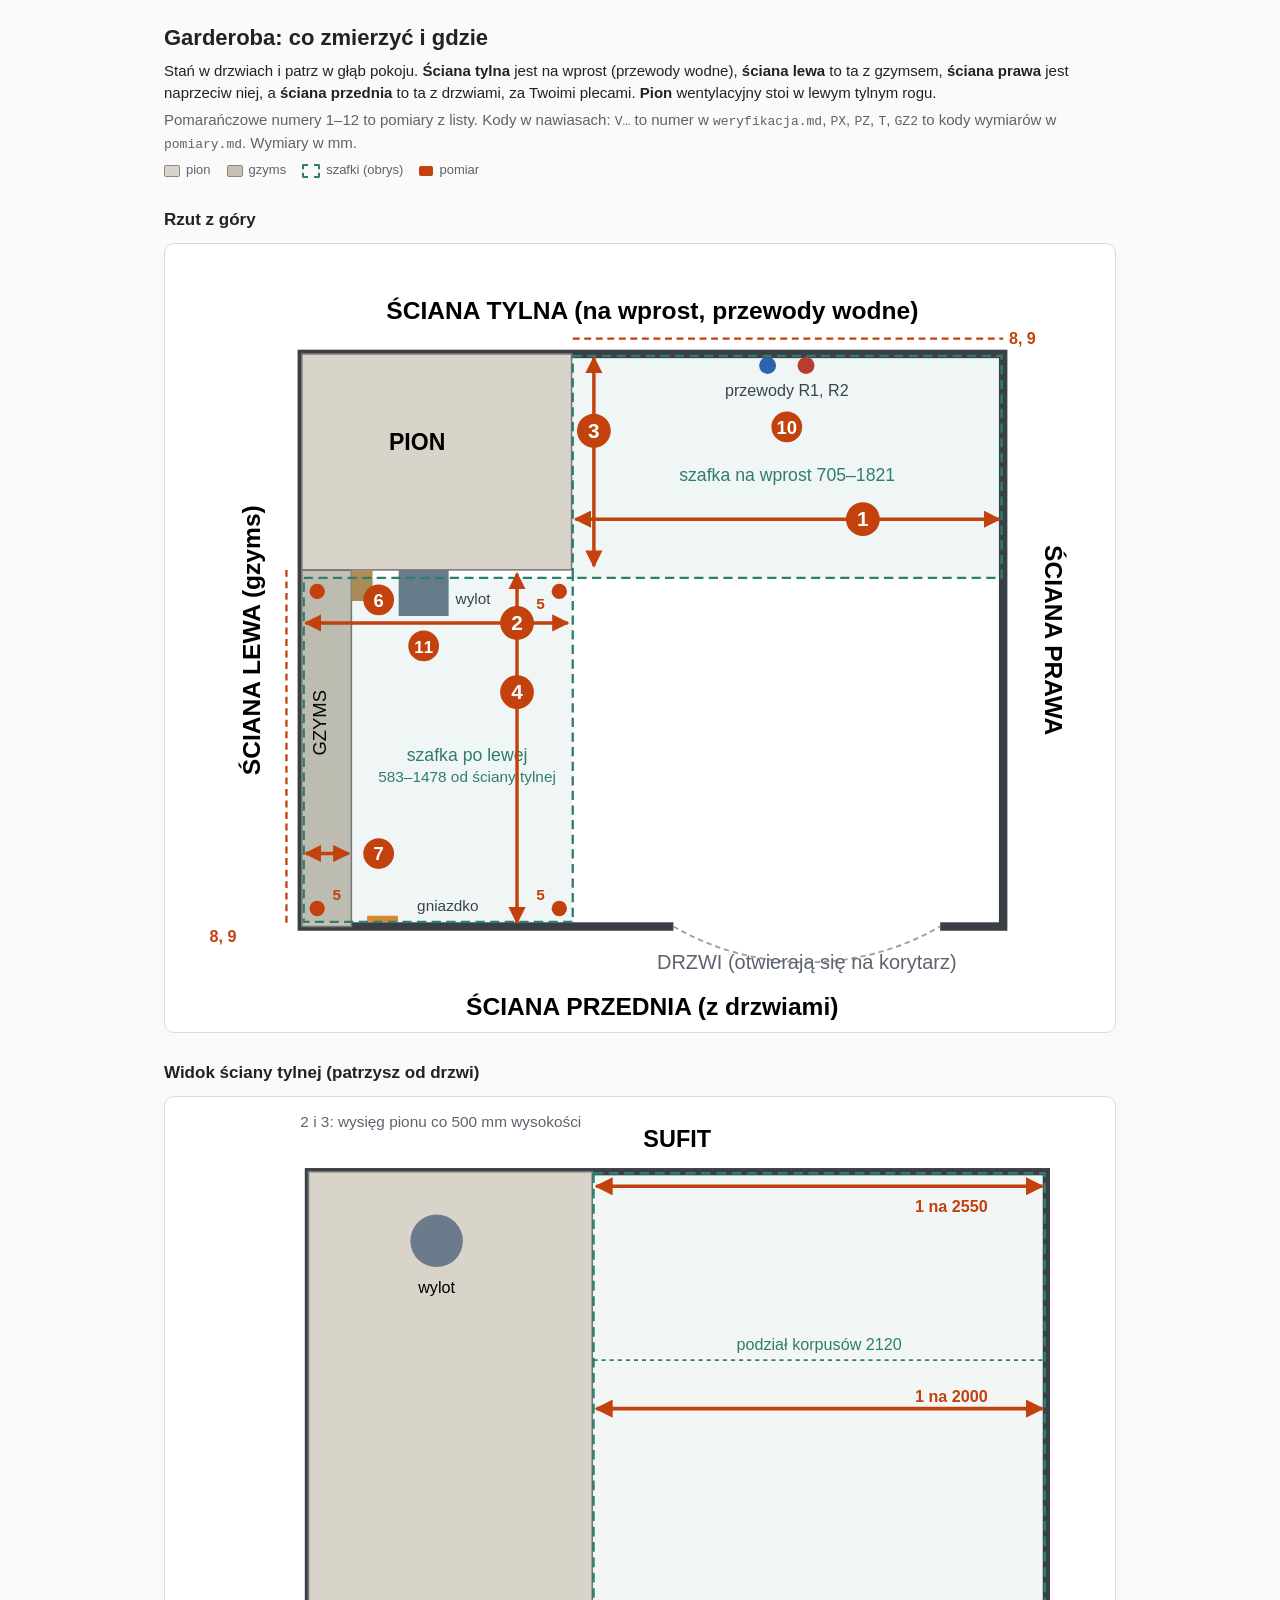
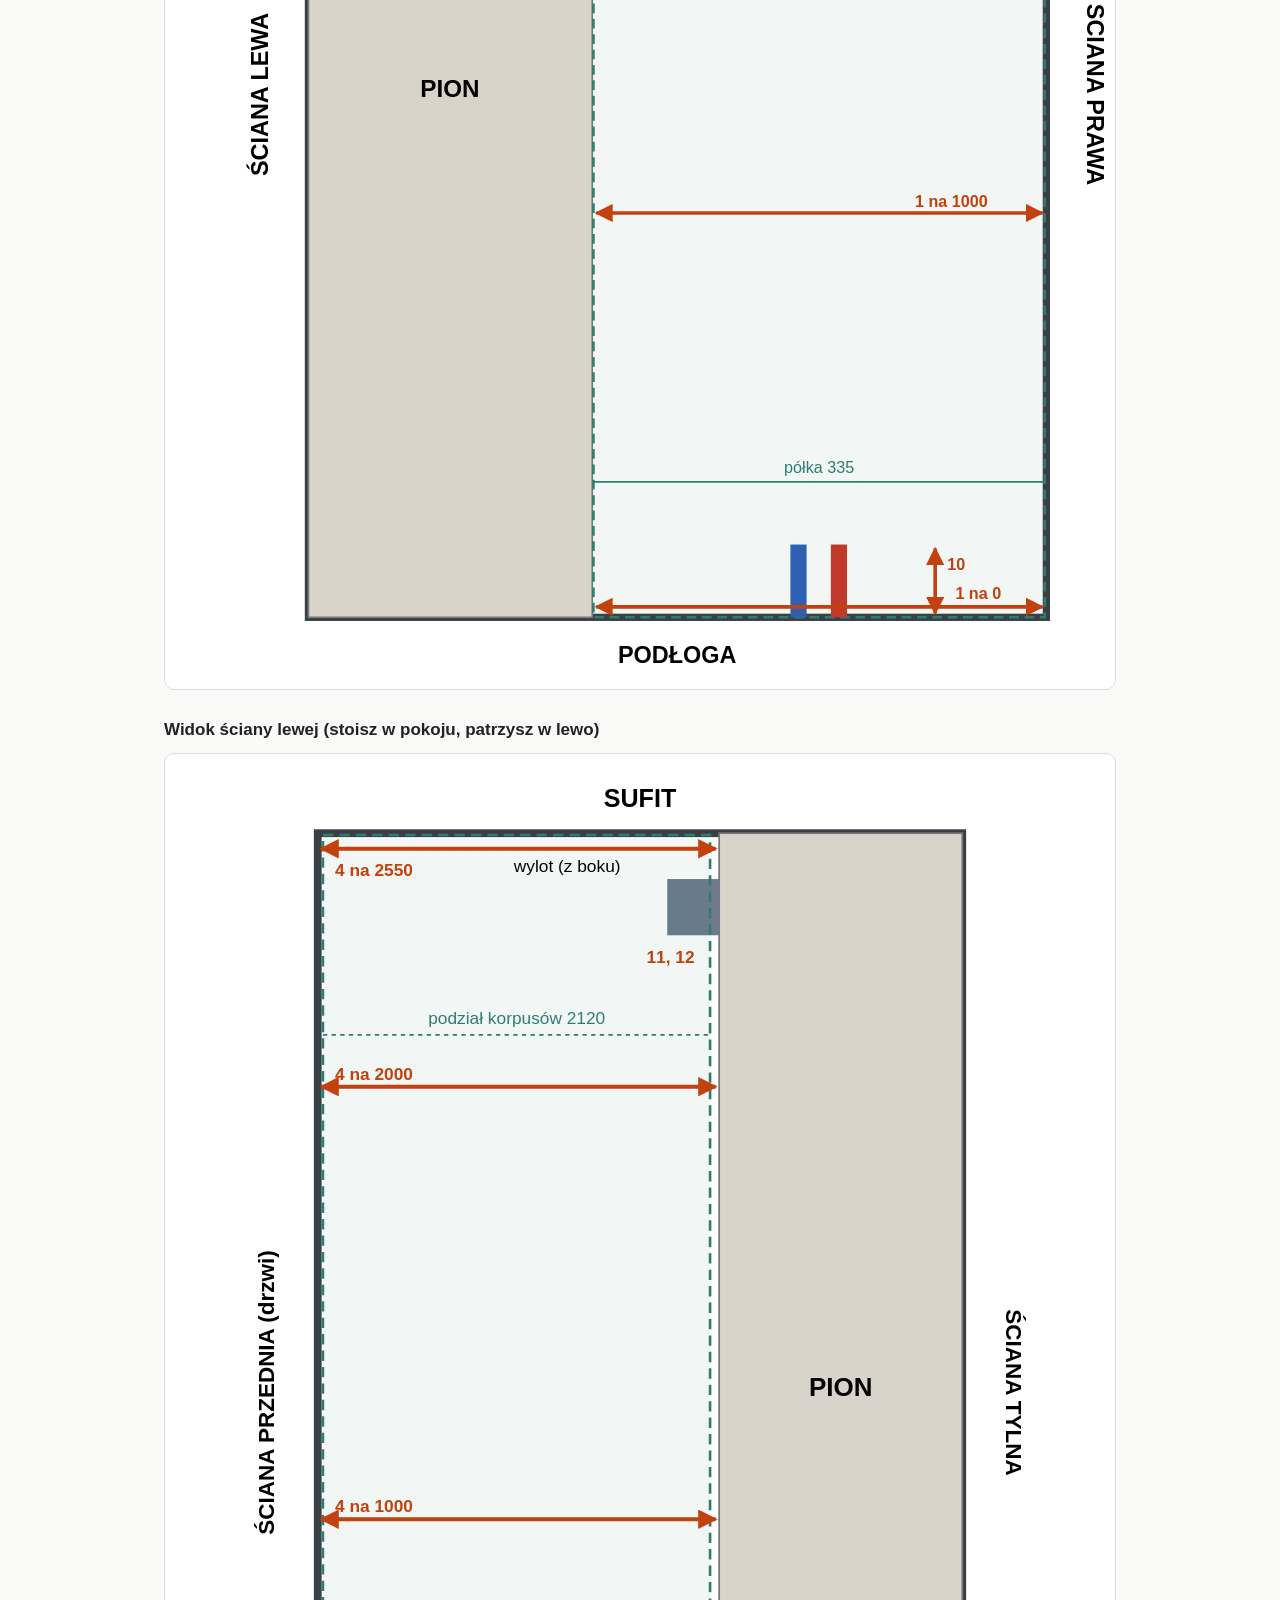
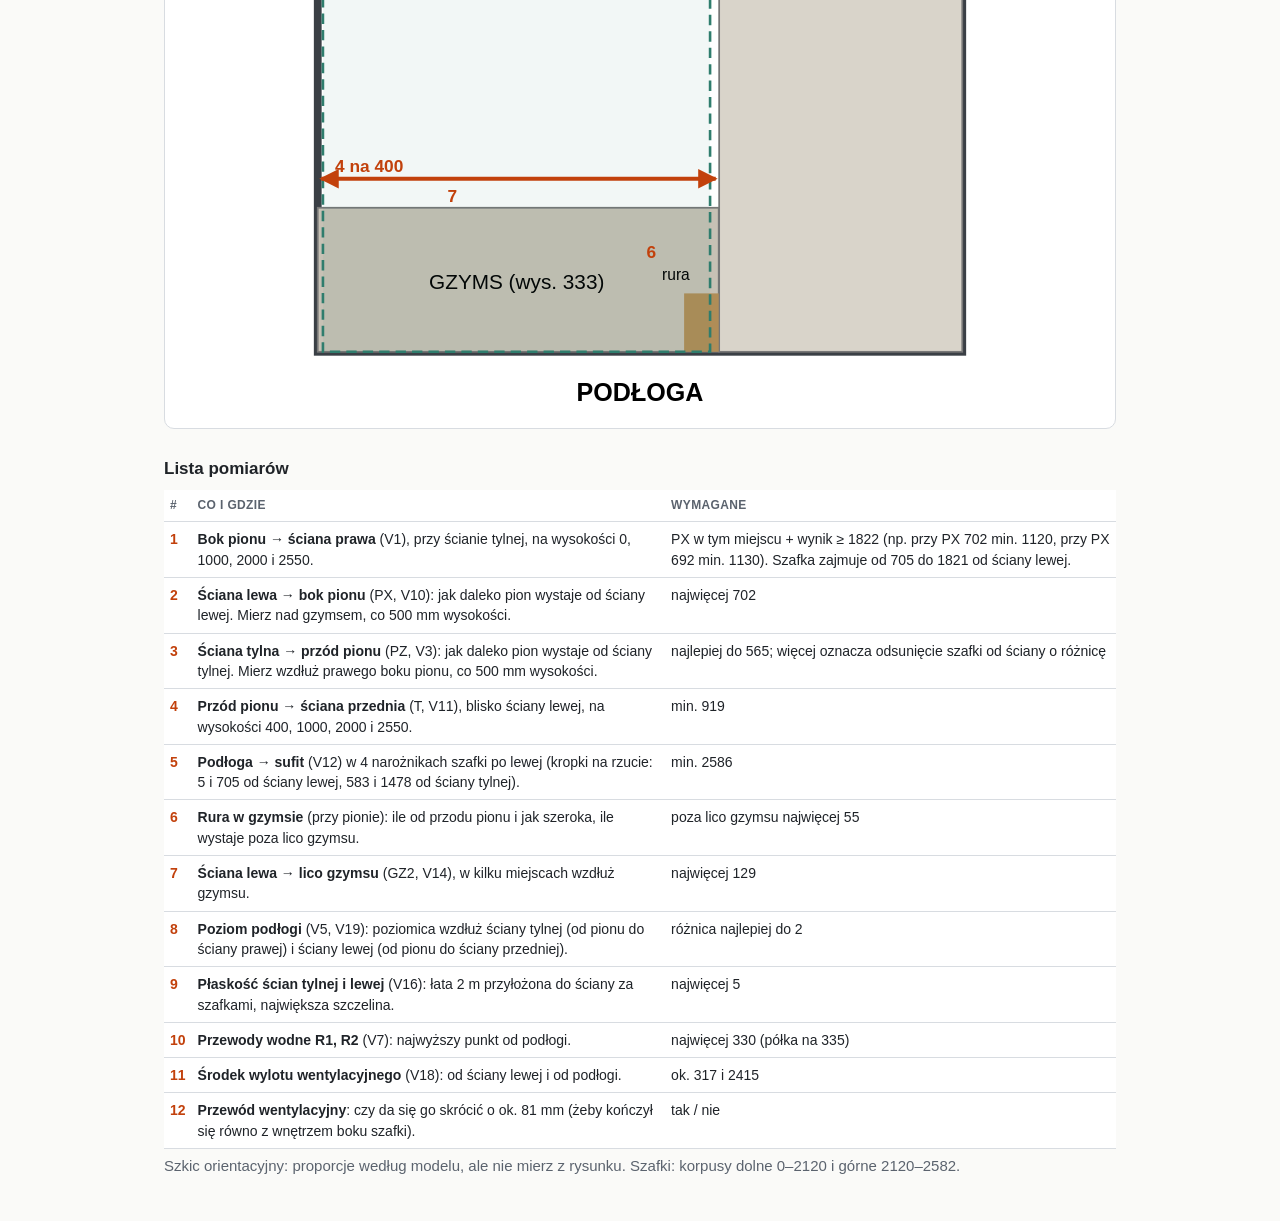
==== garderoba/weryfikacja_szkic.html @ ceb351f7 "Garderoba: rysunek ścian z pomiarami weryfikacyjnymi 1–12 Co-Authored-By: Claude Opus 5.5 <noreply@a" ====
<!DOCTYPE html>
<html lang="pl">
<head>
<meta charset="utf-8">
<meta name="viewport" content="width=device-width, initial-scale=1">
<title>Garderoba: co zmierzyć</title>
<style>
  :root{--ink:#1f2328;--mut:#5b636e;--line:#d8dce1;--wall:#3a3f45;--acc:#c2410c;--cab:#2f7d6d;--bg:#fafaf8}
  *{box-sizing:border-box}
  body{margin:0;font:15px/1.45 -apple-system,BlinkMacSystemFont,"Segoe UI",Helvetica,Arial,sans-serif;color:var(--ink);background:var(--bg)}
  main{max-width:980px;margin:0 auto;padding:18px 14px 40px}
  h1{font-size:22px;margin:4px 0 6px}
  h2{font-size:17px;margin:28px 0 8px}
  p{margin:6px 0}
  .mut{color:var(--mut)}
  .card{background:#fff;border:1px solid var(--line);border-radius:10px;padding:10px;margin:10px 0}
  svg{width:100%;height:auto;display:block}
  table{width:100%;border-collapse:collapse;font-size:14px;background:#fff}
  th,td{border-bottom:1px solid var(--line);padding:7px 6px;text-align:left;vertical-align:top}
  th{font-size:12px;text-transform:uppercase;letter-spacing:.03em;color:var(--mut)}
  td.n{font-weight:700;color:var(--acc);white-space:nowrap}
  .leg{display:flex;flex-wrap:wrap;gap:6px 16px;font-size:13px;color:var(--mut)}
  .leg span::before{content:"";display:inline-block;width:14px;height:10px;margin-right:6px;vertical-align:middle;border-radius:2px}
  .l1::before{background:#d9d4ca;border:1px solid #888}
  .l2::before{background:#c7c1b5;border:1px solid #888}
  .l3::before{border:2px dashed var(--cab)}
  .l4::before{background:var(--acc)}
  code{font-size:13px}
</style>
</head>
<body>
<main>
<h1>Garderoba: co zmierzyć i gdzie</h1>
<p>Stań w drzwiach i patrz w głąb pokoju. <b>Ściana tylna</b> jest na wprost (przewody wodne), <b>ściana lewa</b> to ta z gzymsem,
<b>ściana prawa</b> jest naprzeciw niej, a <b>ściana przednia</b> to ta z drzwiami, za Twoimi plecami. <b>Pion</b> wentylacyjny stoi w lewym tylnym rogu.</p>
<p class="mut">Pomarańczowe numery 1–12 to pomiary z listy. Kody w nawiasach: <code>V…</code> to numer w <code>weryfikacja.md</code>,
<code>PX</code>, <code>PZ</code>, <code>T</code>, <code>GZ2</code> to kody wymiarów w <code>pomiary.md</code>. Wymiary w mm.</p>
<div class="leg"><span class="l1">pion</span><span class="l2">gzyms</span><span class="l3">szafki (obrys)</span><span class="l4">pomiar</span></div>

<h2>Rzut z góry</h2>
<div class="card">
<svg viewBox="-330 -260 2420 2000" font-family="Helvetica, Arial, sans-serif">
  <defs>
    <marker id="a" viewBox="0 0 10 10" refX="9" refY="5" markerWidth="5" markerHeight="5" orient="auto-start-reverse"><path d="M0 0L10 5L0 10z" fill="#c2410c"/></marker>
  </defs>
  <!-- ściany: X 0–1825 (lewa→prawa), Z 0–1490 (tylna→przednia, w dół rysunku) -->
  <rect x="0" y="0" width="1825" height="1490" fill="#fff" stroke="#3a3f45" stroke-width="22"/>
  <rect x="967" y="1478" width="694" height="24" fill="#fff"/>
  <path d="M967 1490 A694 694 0 0 0 1661 1490" fill="none" stroke="#9aa1a9" stroke-width="5" stroke-dasharray="14 10" transform="translate(0,0)"/>
  <text x="1314" y="1600" font-size="52" text-anchor="middle" fill="#5b636e">DRZWI (otwierają się na korytarz)</text>
  <!-- nazwy ścian -->
  <text x="912" y="-90" font-size="64" font-weight="700" text-anchor="middle">ŚCIANA TYLNA (na wprost, przewody wodne)</text>
  <text x="912" y="1720" font-size="64" font-weight="700" text-anchor="middle">ŚCIANA PRZEDNIA (z drzwiami)</text>
  <text x="-110" y="745" font-size="64" font-weight="700" text-anchor="middle" transform="rotate(-90 -110 745)">ŚCIANA LEWA (gzyms)</text>
  <text x="1935" y="745" font-size="64" font-weight="700" text-anchor="middle" transform="rotate(90 1935 745)">ŚCIANA PRAWA</text>
  <!-- pion, gzyms, rura, wylot -->
  <rect x="0" y="0" width="702" height="562" fill="#d9d4ca" stroke="#777" stroke-width="4"/>
  <text x="300" y="250" font-size="60" font-weight="700" text-anchor="middle">PION</text>
  <rect x="0" y="563" width="129" height="927" fill="#c7c1b5" stroke="#777" stroke-width="4"/>
  <text x="64" y="960" font-size="48" text-anchor="middle" transform="rotate(-90 64 960)">GZYMS</text>
  <rect x="129" y="563" width="55" height="80" fill="#b08d57"/>
  <rect x="252" y="562" width="130" height="120" fill="#6b7b8c"/>
  <text x="400" y="650" font-size="40" fill="#3a3f45">wylot</text>
  <!-- przewody wodne -->
  <circle cx="1312" cy="30" r="22" fill="#c0392b"/><circle cx="1212" cy="30" r="22" fill="#2e5fb3"/>
  <text x="1262" y="110" font-size="42" text-anchor="middle" fill="#3a3f45">przewody R1, R2</text>
  <!-- gniazdko -->
  <rect x="170" y="1462" width="80" height="16" fill="#e58a2b"/>
  <text x="300" y="1450" font-size="40" fill="#3a3f45">gniazdko</text>
  <!-- szafki -->
  <rect x="705" y="5" width="1116" height="578" fill="rgba(47,125,109,.07)" stroke="#2f7d6d" stroke-width="6" stroke-dasharray="24 14"/>
  <text x="1263" y="330" font-size="46" text-anchor="middle" fill="#2f7d6d">szafka na wprost 705–1821</text>
  <rect x="5" y="583" width="700" height="895" fill="rgba(47,125,109,.07)" stroke="#2f7d6d" stroke-width="6" stroke-dasharray="24 14"/>
  <text x="430" y="1060" font-size="46" text-anchor="middle" fill="#2f7d6d">szafka po lewej</text>
  <text x="430" y="1115" font-size="40" text-anchor="middle" fill="#2f7d6d">583–1478 od ściany tylnej</text>

  <g stroke="#c2410c" stroke-width="9" fill="none" marker-start="url(#a)" marker-end="url(#a)">
    <line x1="712" y1="430" x2="1815" y2="430"/>   <!-- 1 -->
    <line x1="10" y1="700" x2="692" y2="700"/>     <!-- 2 -->
    <line x1="760" y1="10" x2="760" y2="552"/>     <!-- 3 -->
    <line x1="560" y1="572" x2="560" y2="1480"/>   <!-- 4 -->
    <line x1="10" y1="1300" x2="122" y2="1300"/>   <!-- 7 -->
  </g>
  <g font-size="54" font-weight="700" fill="#fff">
    <circle cx="1460" cy="430" r="44" fill="#c2410c"/><text x="1460" y="449" text-anchor="middle">1</text>
    <circle cx="560" cy="700" r="44" fill="#c2410c"/><text x="560" y="719" text-anchor="middle">2</text>
    <circle cx="760" cy="200" r="44" fill="#c2410c"/><text x="760" y="219" text-anchor="middle">3</text>
    <circle cx="560" cy="880" r="44" fill="#c2410c"/><text x="560" y="899" text-anchor="middle">4</text>
    <circle cx="200" cy="640" r="40" fill="#c2410c"/><text x="200" y="658" text-anchor="middle" font-size="48">6</text>
    <circle cx="200" cy="1300" r="40" fill="#c2410c"/><text x="200" y="1318" text-anchor="middle" font-size="48">7</text>
    <circle cx="1262" cy="190" r="40" fill="#c2410c"/><text x="1262" y="208" text-anchor="middle" font-size="48">10</text>
    <circle cx="317" cy="760" r="40" fill="#c2410c"/><text x="317" y="778" text-anchor="middle" font-size="44">11</text>
  </g>
  <!-- 5: sufit w 4 narożnikach szafki po lewej -->
  <g fill="#c2410c">
    <circle cx="40" cy="618" r="20"/><circle cx="670" cy="618" r="20"/><circle cx="40" cy="1443" r="20"/><circle cx="670" cy="1443" r="20"/>
  </g>
  <g font-size="40" font-weight="700" fill="#c2410c"><text x="610" y="1420">5</text><text x="80" y="1420">5</text><text x="610" y="665">5</text></g>
  <!-- 8, 9: wzdłuż ścian tylnej i lewej -->
  <line x1="705" y1="-40" x2="1825" y2="-40" stroke="#c2410c" stroke-width="6" stroke-dasharray="18 12"/>
  <line x1="-40" y1="562" x2="-40" y2="1490" stroke="#c2410c" stroke-width="6" stroke-dasharray="18 12"/>
  <text x="1840" y="-25" font-size="42" font-weight="700" fill="#c2410c">8, 9</text>
  <text x="-240" y="1530" font-size="42" font-weight="700" fill="#c2410c">8, 9</text>
</svg>
</div>

<h2>Widok ściany tylnej (patrzysz od drzwi)</h2>
<div class="card">
<svg viewBox="-330 -160 2300 2900" font-family="Helvetica, Arial, sans-serif">
  <defs><marker id="b" viewBox="0 0 10 10" refX="9" refY="5" markerWidth="5" markerHeight="5" orient="auto-start-reverse"><path d="M0 0L10 5L0 10z" fill="#c2410c"/></marker></defs>
  <!-- y rysunku = 2586 − wysokość -->
  <rect x="0" y="0" width="1825" height="2586" fill="#fff" stroke="#3a3f45" stroke-width="18"/>
  <text x="912" y="-60" font-size="58" font-weight="700" text-anchor="middle">SUFIT</text>
  <text x="912" y="2700" font-size="58" font-weight="700" text-anchor="middle">PODŁOGA</text>
  <text x="-100" y="1293" font-size="58" font-weight="700" text-anchor="middle" transform="rotate(-90 -100 1293)">ŚCIANA LEWA</text>
  <text x="1925" y="1293" font-size="58" font-weight="700" text-anchor="middle" transform="rotate(90 1925 1293)">ŚCIANA PRAWA</text>
  <rect x="0" y="0" width="702" height="2586" fill="#d9d4ca" stroke="#777" stroke-width="4"/>
  <text x="350" y="1300" font-size="60" font-weight="700" text-anchor="middle">PION</text>
  <rect x="252" y="106" width="130" height="130" rx="65" fill="#6b7b8c"/>
  <text x="317" y="300" font-size="40" text-anchor="middle">wylot</text>
  <rect x="705" y="4" width="1116" height="2582" fill="rgba(47,125,109,.06)" stroke="#2f7d6d" stroke-width="6" stroke-dasharray="24 14"/>
  <line x1="705" y1="466" x2="1821" y2="466" stroke="#2f7d6d" stroke-width="4" stroke-dasharray="10 10"/>
  <text x="1263" y="440" font-size="40" text-anchor="middle" fill="#2f7d6d">podział korpusów 2120</text>
  <line x1="705" y1="2251" x2="1821" y2="2251" stroke="#2f7d6d" stroke-width="4"/>
  <text x="1263" y="2230" font-size="40" text-anchor="middle" fill="#2f7d6d">półka 335</text>
  <rect x="1192" y="2406" width="40" height="180" fill="#2e5fb3"/><rect x="1292" y="2406" width="40" height="180" fill="#c0392b"/>
  <g stroke="#c2410c" stroke-width="9" fill="none" marker-start="url(#b)" marker-end="url(#b)">
    <line x1="712" y1="2560" x2="1815" y2="2560"/>
    <line x1="712" y1="1586" x2="1815" y2="1586"/>
    <line x1="712" y1="586" x2="1815" y2="586"/>
    <line x1="712" y1="36" x2="1815" y2="36"/>
    <line x1="1550" y1="2576" x2="1550" y2="2416"/>
  </g>
  <g font-size="40" fill="#c2410c" font-weight="700">
    <text x="1600" y="2540">1 na 0</text><text x="1500" y="1570">1 na 1000</text><text x="1500" y="570">1 na 2000</text><text x="1500" y="100">1 na 2550</text>
    <text x="1580" y="2470">10</text>
  </g>
  <text x="-20" y="-110" font-size="38" fill="#5b636e">2 i 3: wysięg pionu co 500 mm wysokości</text>
</svg>
</div>

<h2>Widok ściany lewej (stoisz w pokoju, patrzysz w lewo)</h2>
<div class="card">
<svg viewBox="-330 -160 2150 2900" font-family="Helvetica, Arial, sans-serif">
  <defs><marker id="c" viewBox="0 0 10 10" refX="9" refY="5" markerWidth="5" markerHeight="5" orient="auto-start-reverse"><path d="M0 0L10 5L0 10z" fill="#c2410c"/></marker></defs>
  <!-- poziomo: od ściany przedniej (lewo, Z 1490) do ściany tylnej (prawo, Z 0); x = 1490 − Z -->
  <rect x="0" y="0" width="1490" height="2586" fill="#fff" stroke="#3a3f45" stroke-width="18"/>
  <text x="745" y="-60" font-size="58" font-weight="700" text-anchor="middle">SUFIT</text>
  <text x="745" y="2700" font-size="58" font-weight="700" text-anchor="middle">PODŁOGA</text>
  <text x="-100" y="1293" font-size="52" font-weight="700" text-anchor="middle" transform="rotate(-90 -100 1293)">ŚCIANA PRZEDNIA (drzwi)</text>
  <text x="1590" y="1293" font-size="52" font-weight="700" text-anchor="middle" transform="rotate(90 1590 1293)">ŚCIANA TYLNA</text>
  <rect x="928" y="0" width="562" height="2586" fill="#d9d4ca" stroke="#777" stroke-width="4"/>
  <text x="1209" y="1300" font-size="60" font-weight="700" text-anchor="middle">PION</text>
  <rect x="808" y="106" width="120" height="130" fill="#6b7b8c"/>
  <text x="700" y="90" font-size="40" text-anchor="end">wylot (z boku)</text>
  <rect x="0" y="2253" width="927" height="333" fill="#c7c1b5" stroke="#777" stroke-width="4"/>
  <text x="460" y="2440" font-size="48" text-anchor="middle">GZYMS (wys. 333)</text>
  <rect x="847" y="2451" width="80" height="135" fill="#b08d57"/>
  <text x="860" y="2420" font-size="36" text-anchor="end">rura</text>
  <rect x="12" y="4" width="895" height="2582" fill="rgba(47,125,109,.06)" stroke="#2f7d6d" stroke-width="6" stroke-dasharray="24 14"/>
  <line x1="12" y1="466" x2="907" y2="466" stroke="#2f7d6d" stroke-width="4" stroke-dasharray="10 10"/>
  <text x="460" y="440" font-size="40" text-anchor="middle" fill="#2f7d6d">podział korpusów 2120</text>
  <g stroke="#c2410c" stroke-width="9" fill="none" marker-start="url(#c)" marker-end="url(#c)">
    <line x1="8" y1="2186" x2="920" y2="2186"/>
    <line x1="8" y1="1586" x2="920" y2="1586"/>
    <line x1="8" y1="586" x2="920" y2="586"/>
    <line x1="8" y1="36" x2="920" y2="36"/>
  </g>
  <g font-size="40" fill="#c2410c" font-weight="700">
    <text x="40" y="2170">4 na 400</text><text x="40" y="1570">4 na 1000</text><text x="40" y="570">4 na 2000</text><text x="40" y="100">4 na 2550</text>
    <text x="760" y="300">11, 12</text><text x="760" y="2370">6</text><text x="300" y="2240">7</text>
  </g>
</svg>
</div>

<h2>Lista pomiarów</h2>
<table>
<thead><tr><th>#</th><th>Co i gdzie</th><th>Wymagane</th></tr></thead>
<tbody>
<tr><td class="n">1</td><td><b>Bok pionu → ściana prawa</b> (V1), przy ścianie tylnej, na wysokości 0, 1000, 2000 i 2550.</td><td>PX w tym miejscu + wynik ≥ 1822 (np. przy PX 702 min. 1120, przy PX 692 min. 1130). Szafka zajmuje od 705 do 1821 od ściany lewej.</td></tr>
<tr><td class="n">2</td><td><b>Ściana lewa → bok pionu</b> (PX, V10): jak daleko pion wystaje od ściany lewej. Mierz nad gzymsem, co 500 mm wysokości.</td><td>najwięcej 702</td></tr>
<tr><td class="n">3</td><td><b>Ściana tylna → przód pionu</b> (PZ, V3): jak daleko pion wystaje od ściany tylnej. Mierz wzdłuż prawego boku pionu, co 500 mm wysokości.</td><td>najlepiej do 565; więcej oznacza odsunięcie szafki od ściany o różnicę</td></tr>
<tr><td class="n">4</td><td><b>Przód pionu → ściana przednia</b> (T, V11), blisko ściany lewej, na wysokości 400, 1000, 2000 i 2550.</td><td>min. 919</td></tr>
<tr><td class="n">5</td><td><b>Podłoga → sufit</b> (V12) w 4 narożnikach szafki po lewej (kropki na rzucie: 5 i 705 od ściany lewej, 583 i 1478 od ściany tylnej).</td><td>min. 2586</td></tr>
<tr><td class="n">6</td><td><b>Rura w gzymsie</b> (przy pionie): ile od przodu pionu i jak szeroka, ile wystaje poza lico gzymsu.</td><td>poza lico gzymsu najwięcej 55</td></tr>
<tr><td class="n">7</td><td><b>Ściana lewa → lico gzymsu</b> (GZ2, V14), w kilku miejscach wzdłuż gzymsu.</td><td>najwięcej 129</td></tr>
<tr><td class="n">8</td><td><b>Poziom podłogi</b> (V5, V19): poziomica wzdłuż ściany tylnej (od pionu do ściany prawej) i ściany lewej (od pionu do ściany przedniej).</td><td>różnica najlepiej do 2</td></tr>
<tr><td class="n">9</td><td><b>Płaskość ścian tylnej i lewej</b> (V16): łata 2 m przyłożona do ściany za szafkami, największa szczelina.</td><td>najwięcej 5</td></tr>
<tr><td class="n">10</td><td><b>Przewody wodne R1, R2</b> (V7): najwyższy punkt od podłogi.</td><td>najwięcej 330 (półka na 335)</td></tr>
<tr><td class="n">11</td><td><b>Środek wylotu wentylacyjnego</b> (V18): od ściany lewej i od podłogi.</td><td>ok. 317 i 2415</td></tr>
<tr><td class="n">12</td><td><b>Przewód wentylacyjny</b>: czy da się go skrócić o ok. 81 mm (żeby kończył się równo z wnętrzem boku szafki).</td><td>tak / nie</td></tr>
</tbody>
</table>
<p class="mut">Szkic orientacyjny: proporcje według modelu, ale nie mierz z rysunku. Szafki: korpusy dolne 0–2120 i górne 2120–2582.</p>
</main>
</body>
</html>
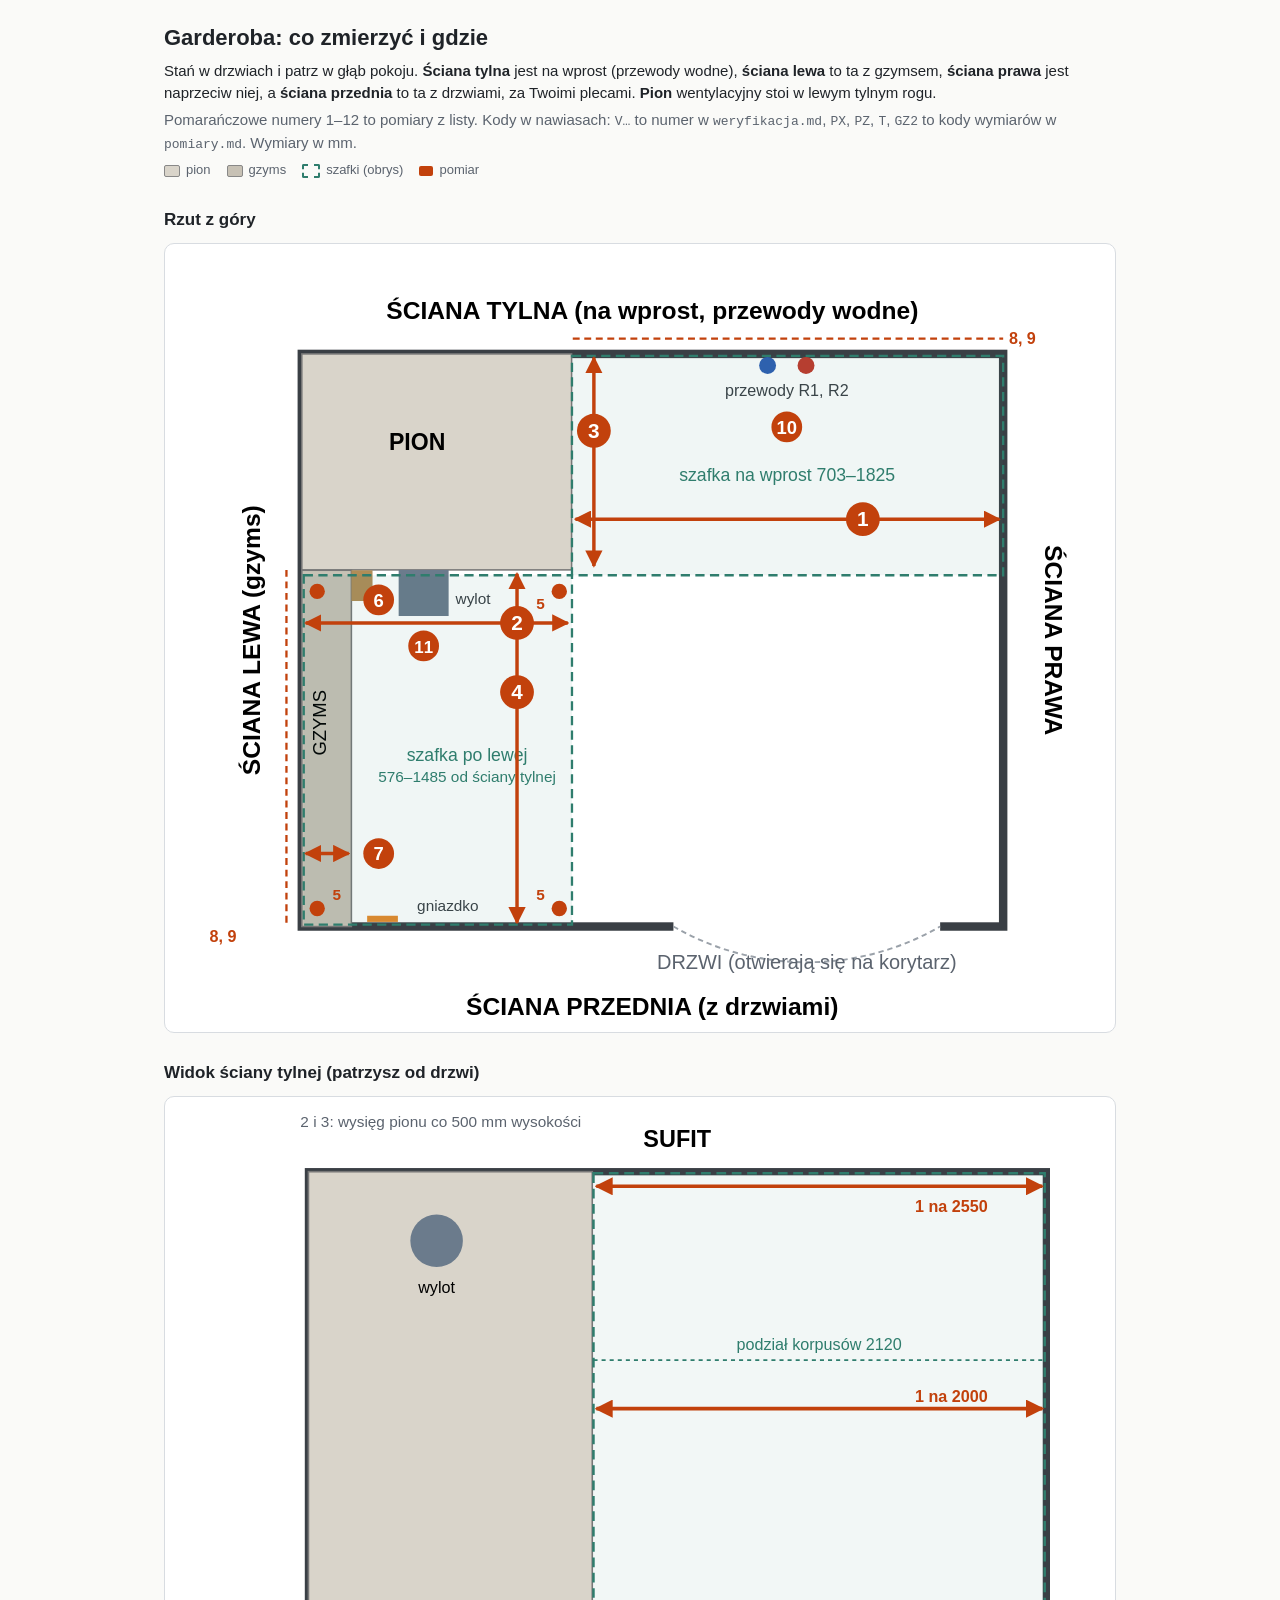
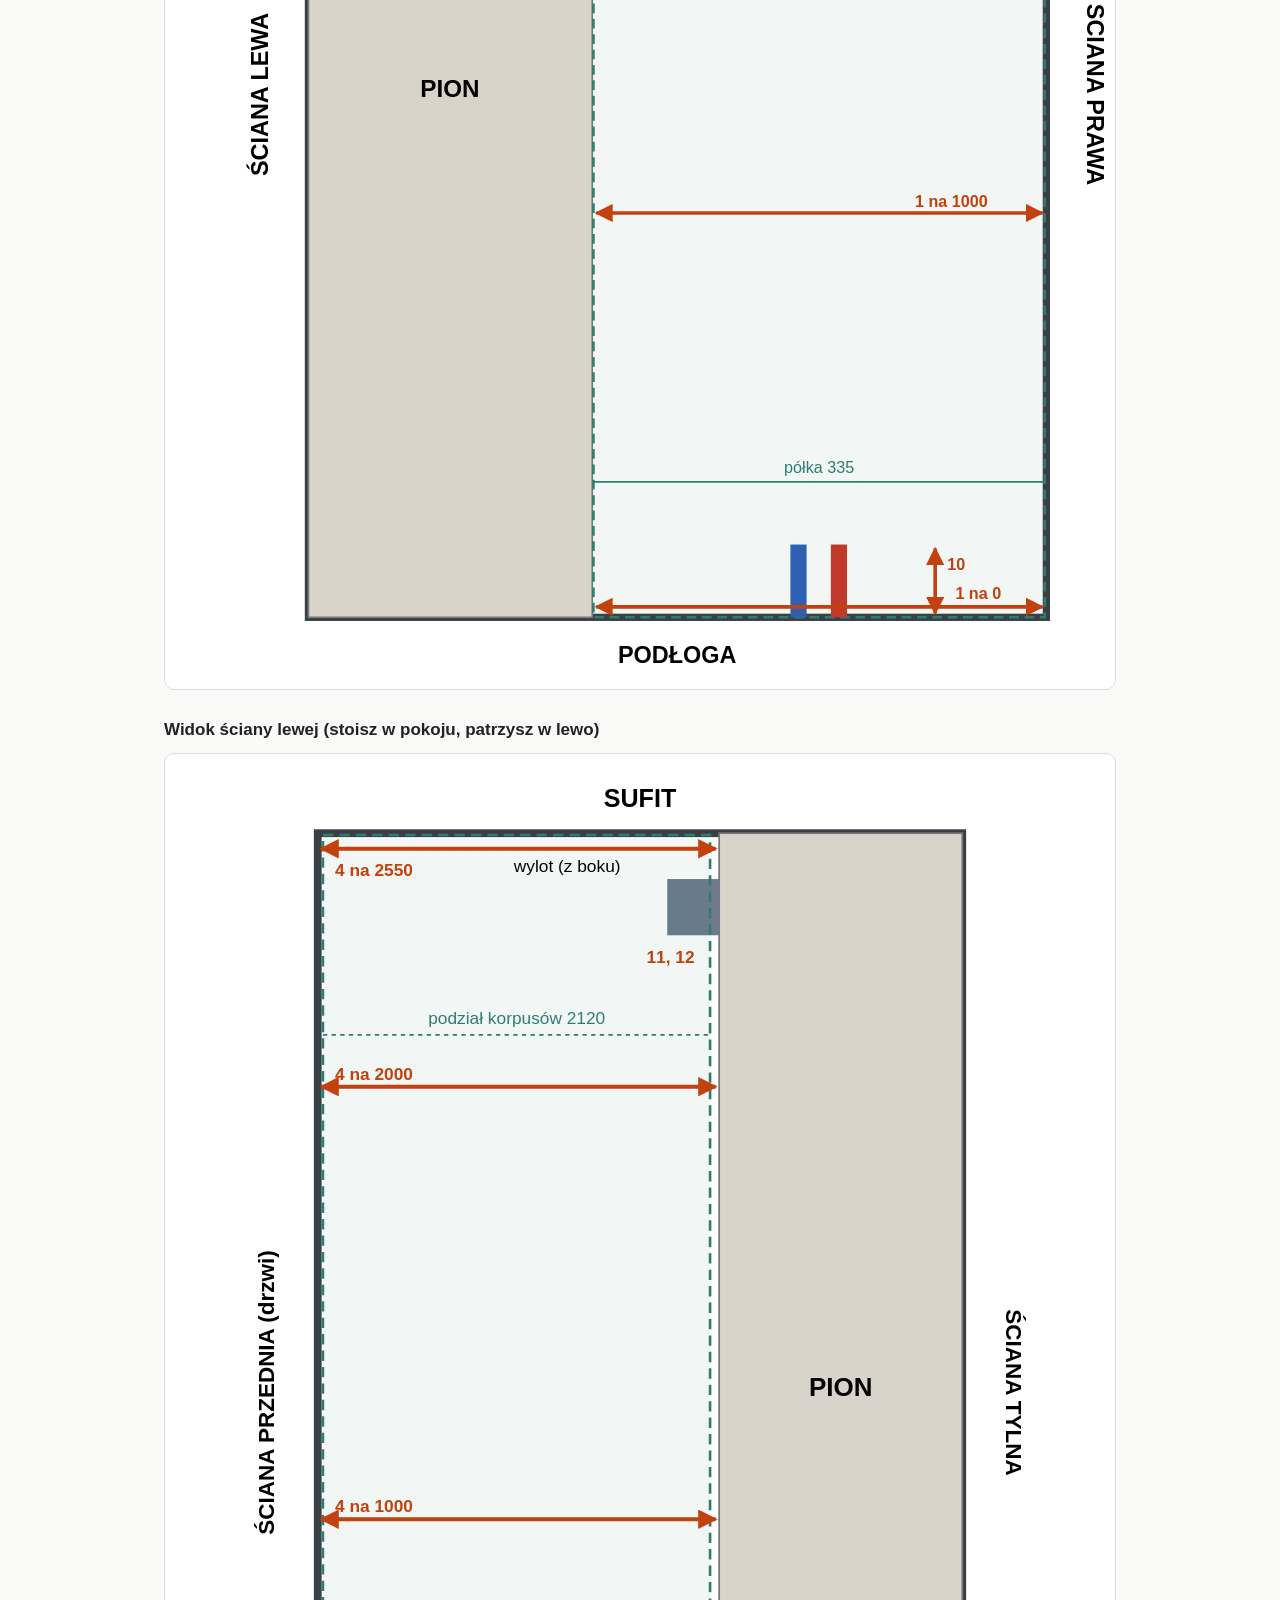
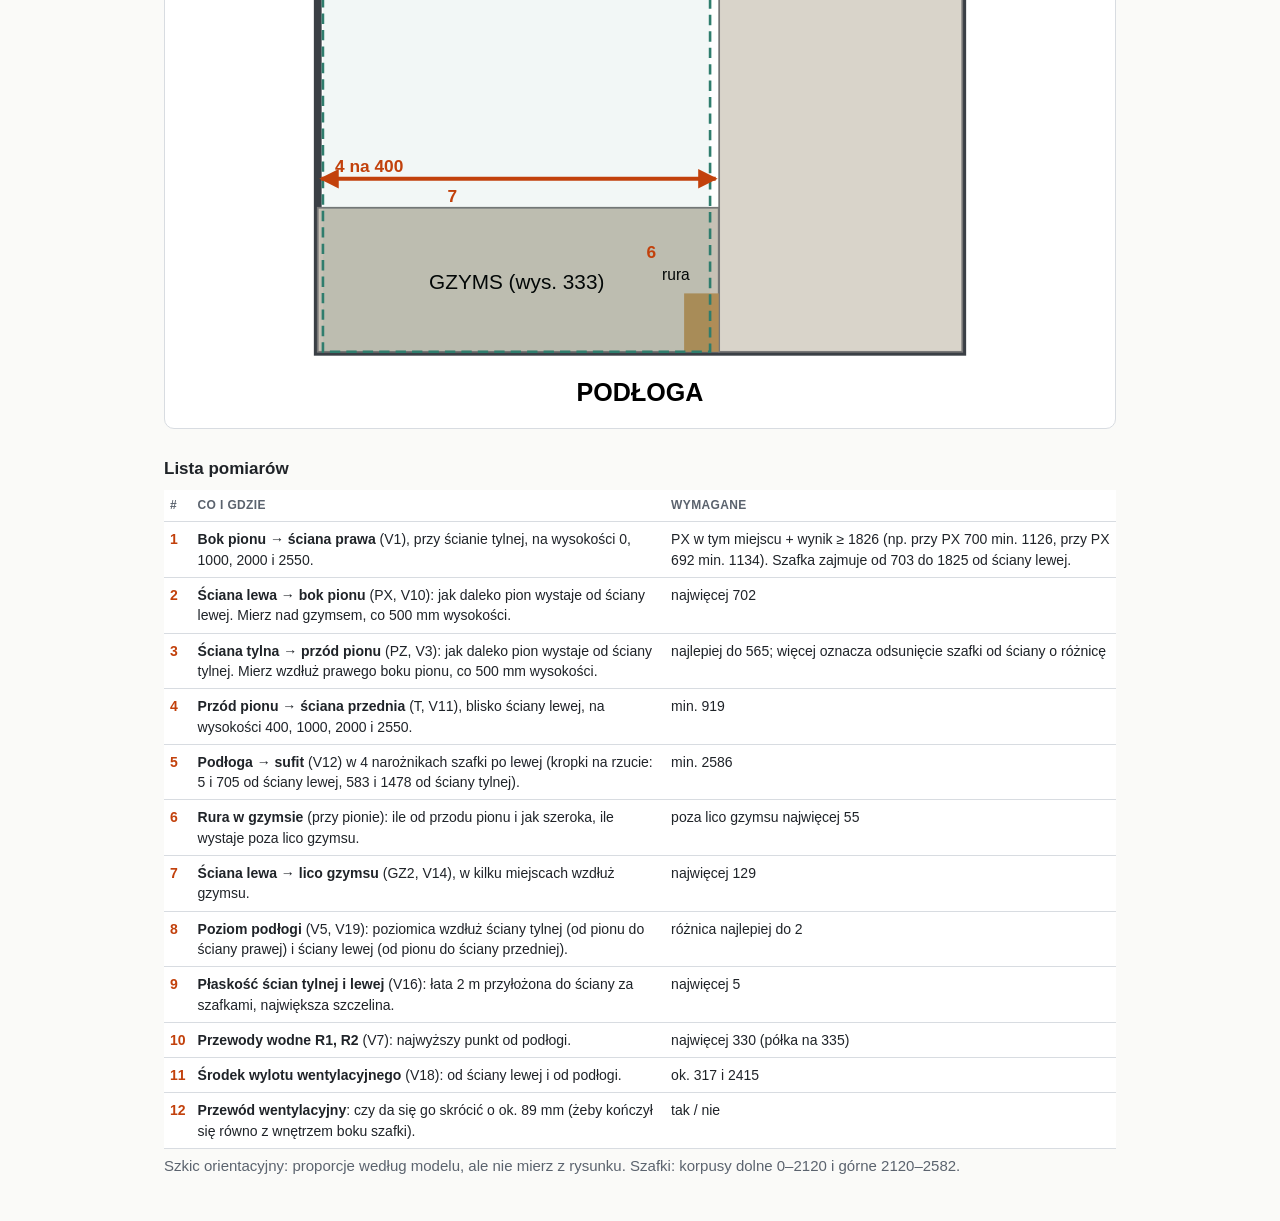
==== commit 81167dfb: "Garderoba: wymiary z pomiarów weryfikacyjnych, narożnik bez zbędnych 18 mm - pomiary.md: PXM 700, PZ" ====
--- a/garderoba/weryfikacja_szkic.html
+++ b/garderoba/weryfikacja_szkic.html
@@ -68,11 +68,11 @@
   <rect x="170" y="1462" width="80" height="16" fill="#e58a2b"/>
   <text x="300" y="1450" font-size="40" fill="#3a3f45">gniazdko</text>
   <!-- szafki -->
-  <rect x="705" y="5" width="1116" height="578" fill="rgba(47,125,109,.07)" stroke="#2f7d6d" stroke-width="6" stroke-dasharray="24 14"/>
-  <text x="1263" y="330" font-size="46" text-anchor="middle" fill="#2f7d6d">szafka na wprost 705–1821</text>
-  <rect x="5" y="583" width="700" height="895" fill="rgba(47,125,109,.07)" stroke="#2f7d6d" stroke-width="6" stroke-dasharray="24 14"/>
+  <rect x="703" y="5" width="1122" height="571" fill="rgba(47,125,109,.07)" stroke="#2f7d6d" stroke-width="6" stroke-dasharray="24 14"/>
+  <text x="1263" y="330" font-size="46" text-anchor="middle" fill="#2f7d6d">szafka na wprost 703–1825</text>
+  <rect x="5" y="576" width="698" height="909" fill="rgba(47,125,109,.07)" stroke="#2f7d6d" stroke-width="6" stroke-dasharray="24 14"/>
   <text x="430" y="1060" font-size="46" text-anchor="middle" fill="#2f7d6d">szafka po lewej</text>
-  <text x="430" y="1115" font-size="40" text-anchor="middle" fill="#2f7d6d">583–1478 od ściany tylnej</text>
+  <text x="430" y="1115" font-size="40" text-anchor="middle" fill="#2f7d6d">576–1485 od ściany tylnej</text>
 
   <g stroke="#c2410c" stroke-width="9" fill="none" marker-start="url(#a)" marker-end="url(#a)">
     <line x1="712" y1="430" x2="1815" y2="430"/>   <!-- 1 -->
@@ -177,7 +177,7 @@
 <table>
 <thead><tr><th>#</th><th>Co i gdzie</th><th>Wymagane</th></tr></thead>
 <tbody>
-<tr><td class="n">1</td><td><b>Bok pionu → ściana prawa</b> (V1), przy ścianie tylnej, na wysokości 0, 1000, 2000 i 2550.</td><td>PX w tym miejscu + wynik ≥ 1822 (np. przy PX 702 min. 1120, przy PX 692 min. 1130). Szafka zajmuje od 705 do 1821 od ściany lewej.</td></tr>
+<tr><td class="n">1</td><td><b>Bok pionu → ściana prawa</b> (V1), przy ścianie tylnej, na wysokości 0, 1000, 2000 i 2550.</td><td>PX w tym miejscu + wynik ≥ 1826 (np. przy PX 700 min. 1126, przy PX 692 min. 1134). Szafka zajmuje od 703 do 1825 od ściany lewej.</td></tr>
 <tr><td class="n">2</td><td><b>Ściana lewa → bok pionu</b> (PX, V10): jak daleko pion wystaje od ściany lewej. Mierz nad gzymsem, co 500 mm wysokości.</td><td>najwięcej 702</td></tr>
 <tr><td class="n">3</td><td><b>Ściana tylna → przód pionu</b> (PZ, V3): jak daleko pion wystaje od ściany tylnej. Mierz wzdłuż prawego boku pionu, co 500 mm wysokości.</td><td>najlepiej do 565; więcej oznacza odsunięcie szafki od ściany o różnicę</td></tr>
 <tr><td class="n">4</td><td><b>Przód pionu → ściana przednia</b> (T, V11), blisko ściany lewej, na wysokości 400, 1000, 2000 i 2550.</td><td>min. 919</td></tr>
@@ -188,7 +188,7 @@
 <tr><td class="n">9</td><td><b>Płaskość ścian tylnej i lewej</b> (V16): łata 2 m przyłożona do ściany za szafkami, największa szczelina.</td><td>najwięcej 5</td></tr>
 <tr><td class="n">10</td><td><b>Przewody wodne R1, R2</b> (V7): najwyższy punkt od podłogi.</td><td>najwięcej 330 (półka na 335)</td></tr>
 <tr><td class="n">11</td><td><b>Środek wylotu wentylacyjnego</b> (V18): od ściany lewej i od podłogi.</td><td>ok. 317 i 2415</td></tr>
-<tr><td class="n">12</td><td><b>Przewód wentylacyjny</b>: czy da się go skrócić o ok. 81 mm (żeby kończył się równo z wnętrzem boku szafki).</td><td>tak / nie</td></tr>
+<tr><td class="n">12</td><td><b>Przewód wentylacyjny</b>: czy da się go skrócić o ok. 89 mm (żeby kończył się równo z wnętrzem boku szafki).</td><td>tak / nie</td></tr>
 </tbody>
 </table>
 <p class="mut">Szkic orientacyjny: proporcje według modelu, ale nie mierz z rysunku. Szafki: korpusy dolne 0–2120 i górne 2120–2582.</p>
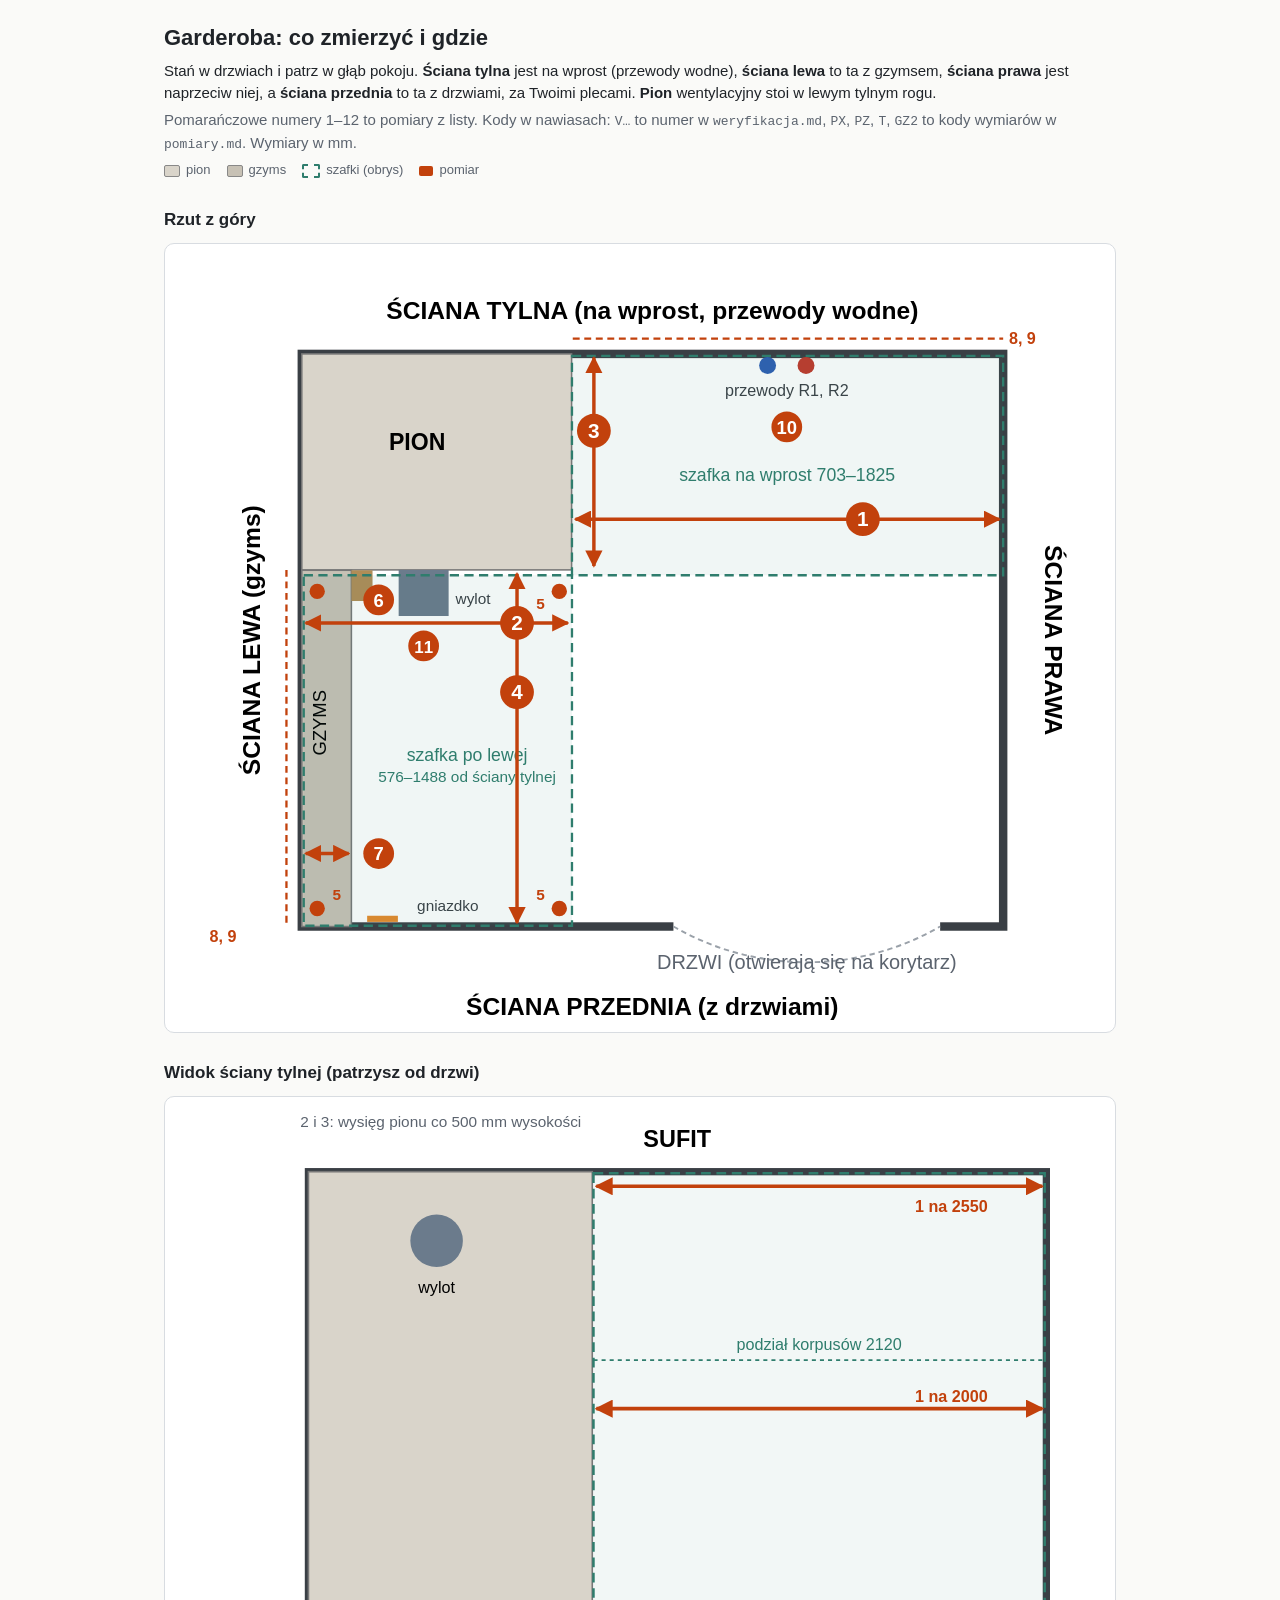
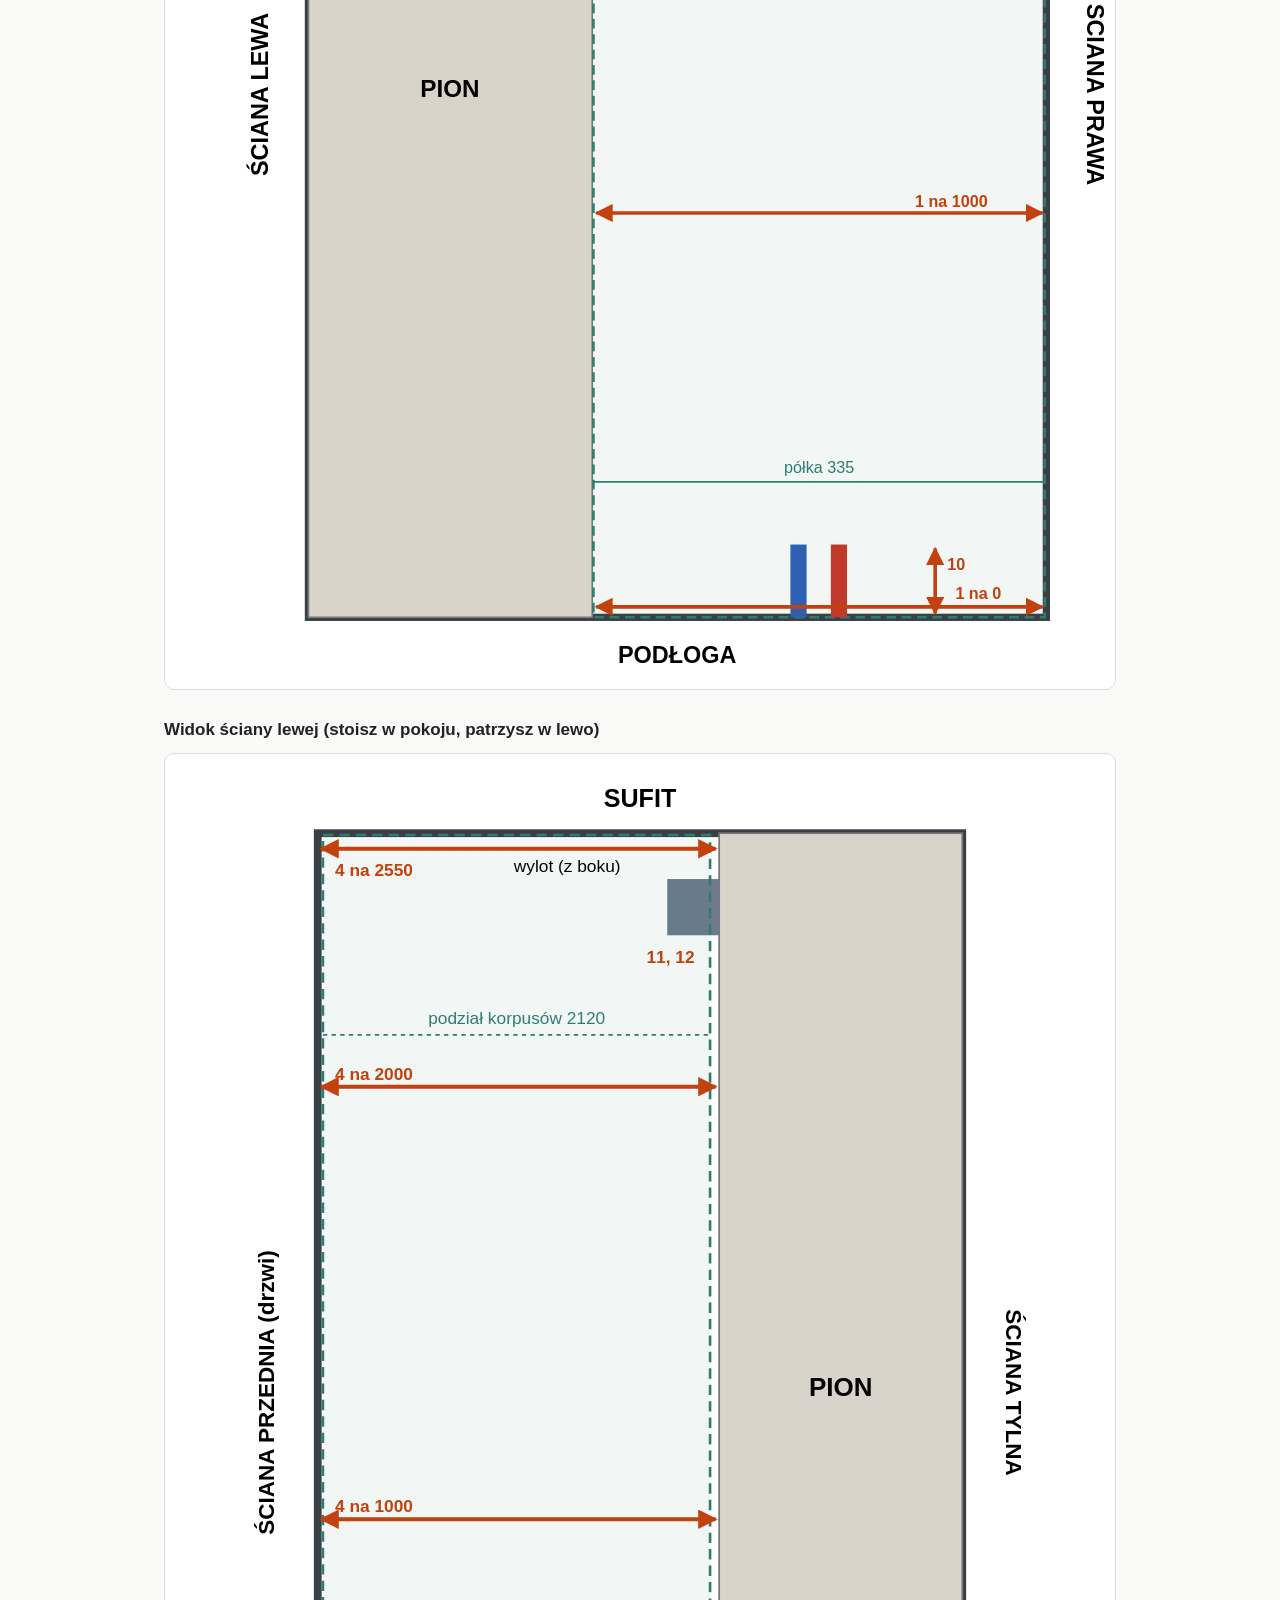
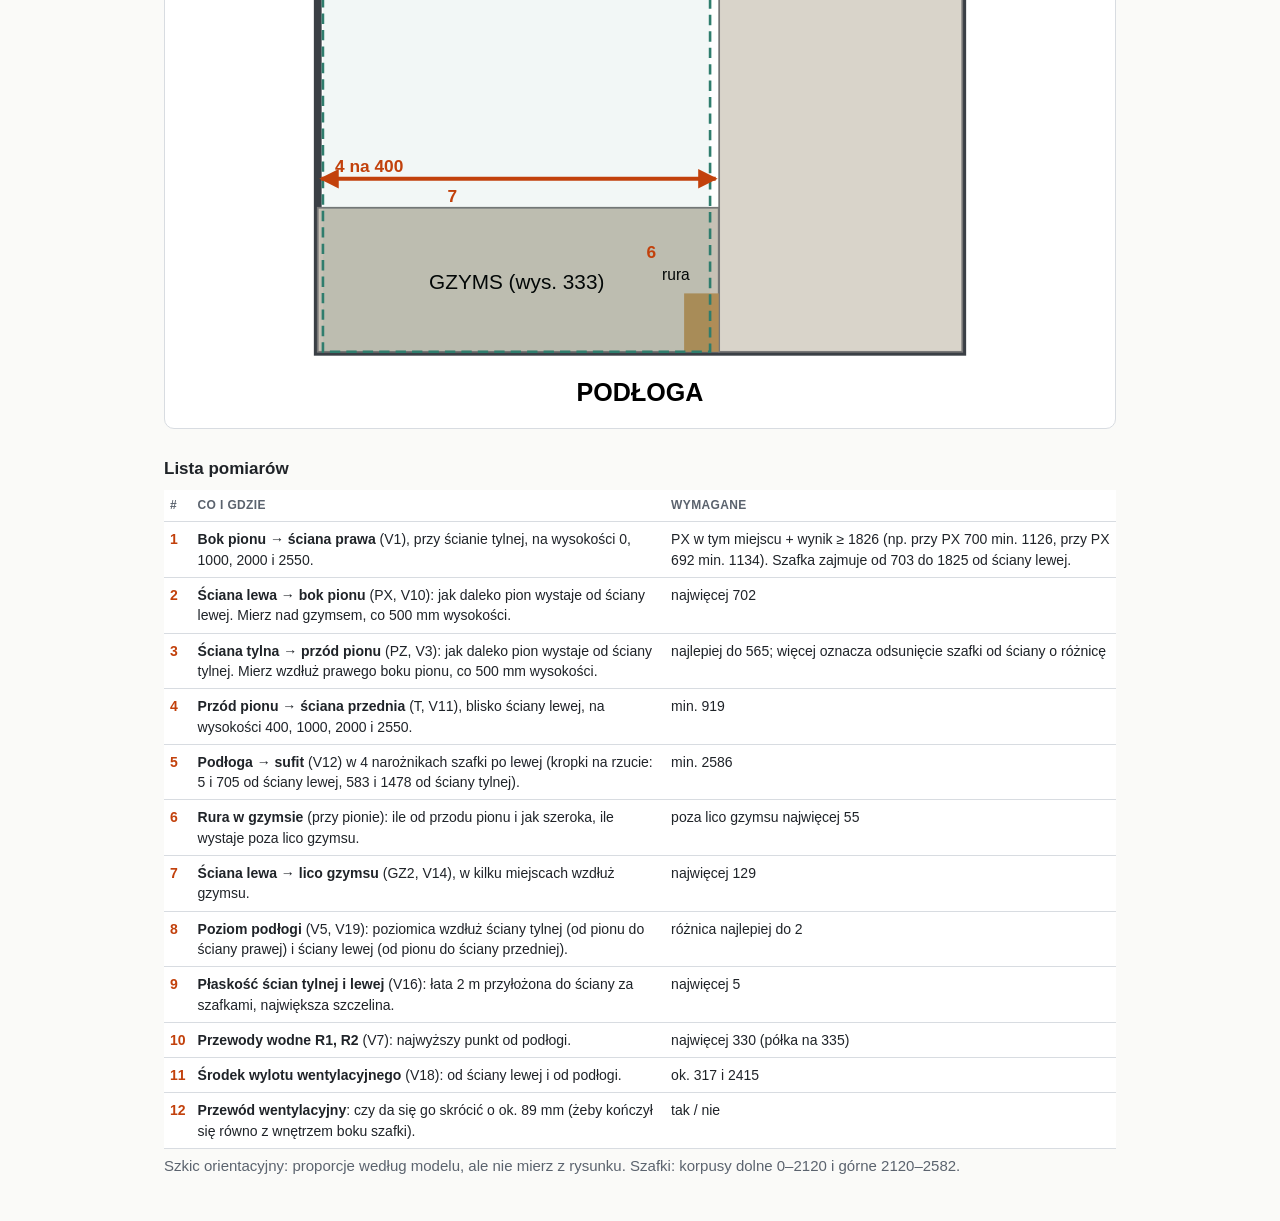
==== commit 55f10e53: "Garderoba: szafka po lewej 576–1488 (TP = 1491 z pomiarów na tych samych wysokościach) Co-Authored-B" ====
--- a/garderoba/weryfikacja_szkic.html
+++ b/garderoba/weryfikacja_szkic.html
@@ -70,9 +70,9 @@
   <!-- szafki -->
   <rect x="703" y="5" width="1122" height="571" fill="rgba(47,125,109,.07)" stroke="#2f7d6d" stroke-width="6" stroke-dasharray="24 14"/>
   <text x="1263" y="330" font-size="46" text-anchor="middle" fill="#2f7d6d">szafka na wprost 703–1825</text>
-  <rect x="5" y="576" width="698" height="909" fill="rgba(47,125,109,.07)" stroke="#2f7d6d" stroke-width="6" stroke-dasharray="24 14"/>
+  <rect x="5" y="576" width="698" height="912" fill="rgba(47,125,109,.07)" stroke="#2f7d6d" stroke-width="6" stroke-dasharray="24 14"/>
   <text x="430" y="1060" font-size="46" text-anchor="middle" fill="#2f7d6d">szafka po lewej</text>
-  <text x="430" y="1115" font-size="40" text-anchor="middle" fill="#2f7d6d">576–1485 od ściany tylnej</text>
+  <text x="430" y="1115" font-size="40" text-anchor="middle" fill="#2f7d6d">576–1488 od ściany tylnej</text>
 
   <g stroke="#c2410c" stroke-width="9" fill="none" marker-start="url(#a)" marker-end="url(#a)">
     <line x1="712" y1="430" x2="1815" y2="430"/>   <!-- 1 -->
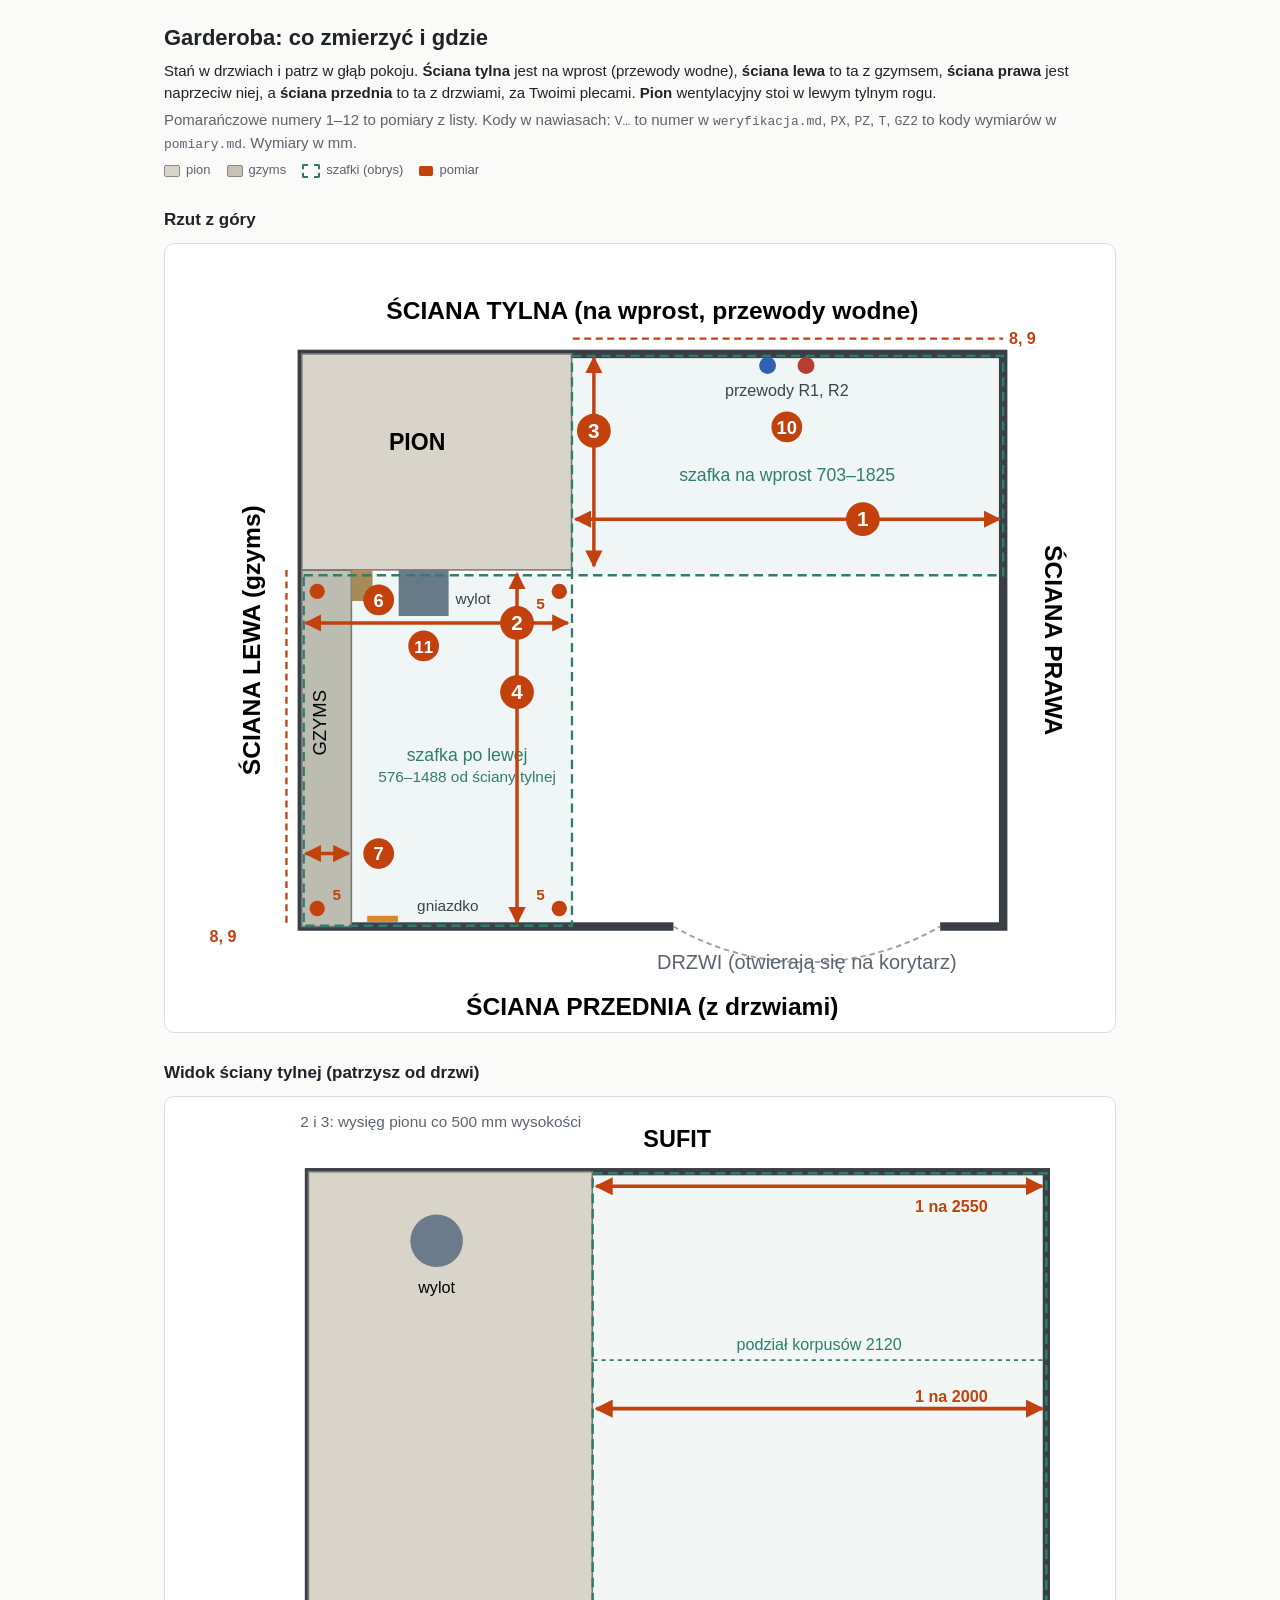
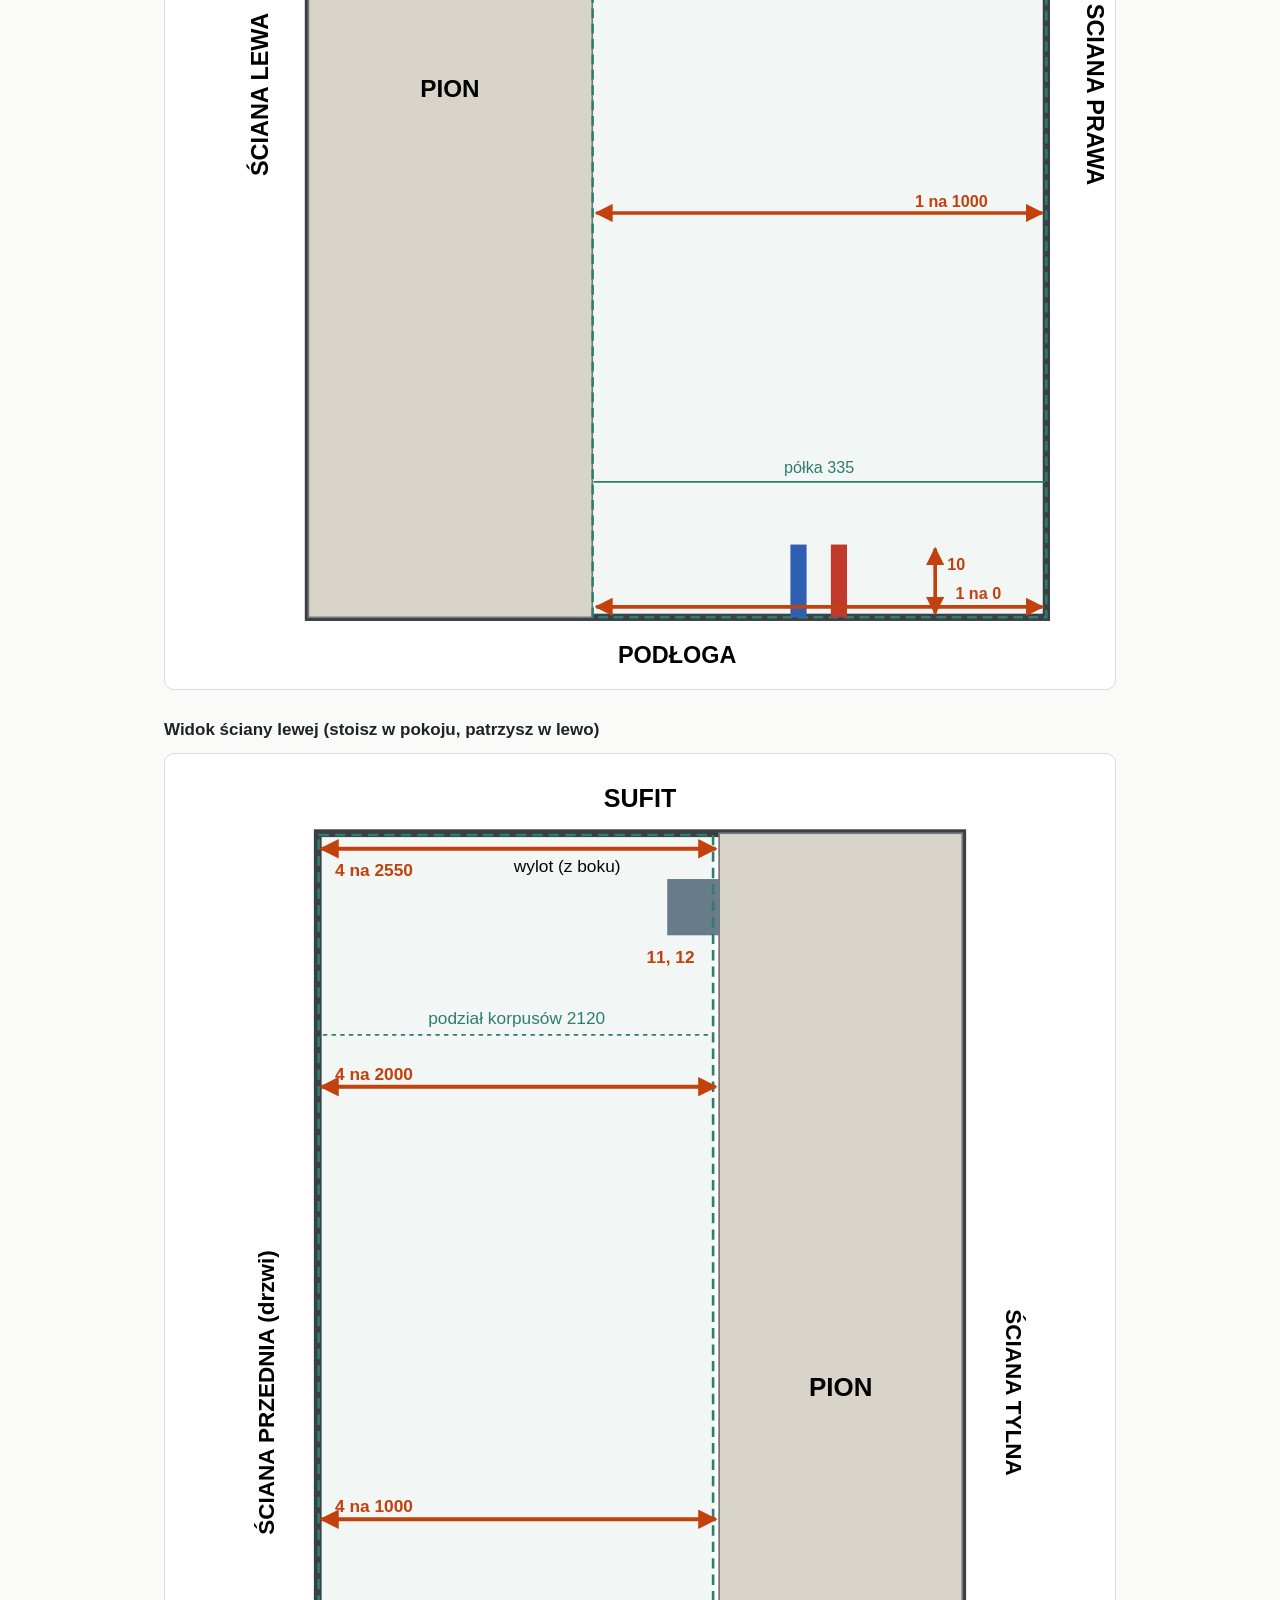
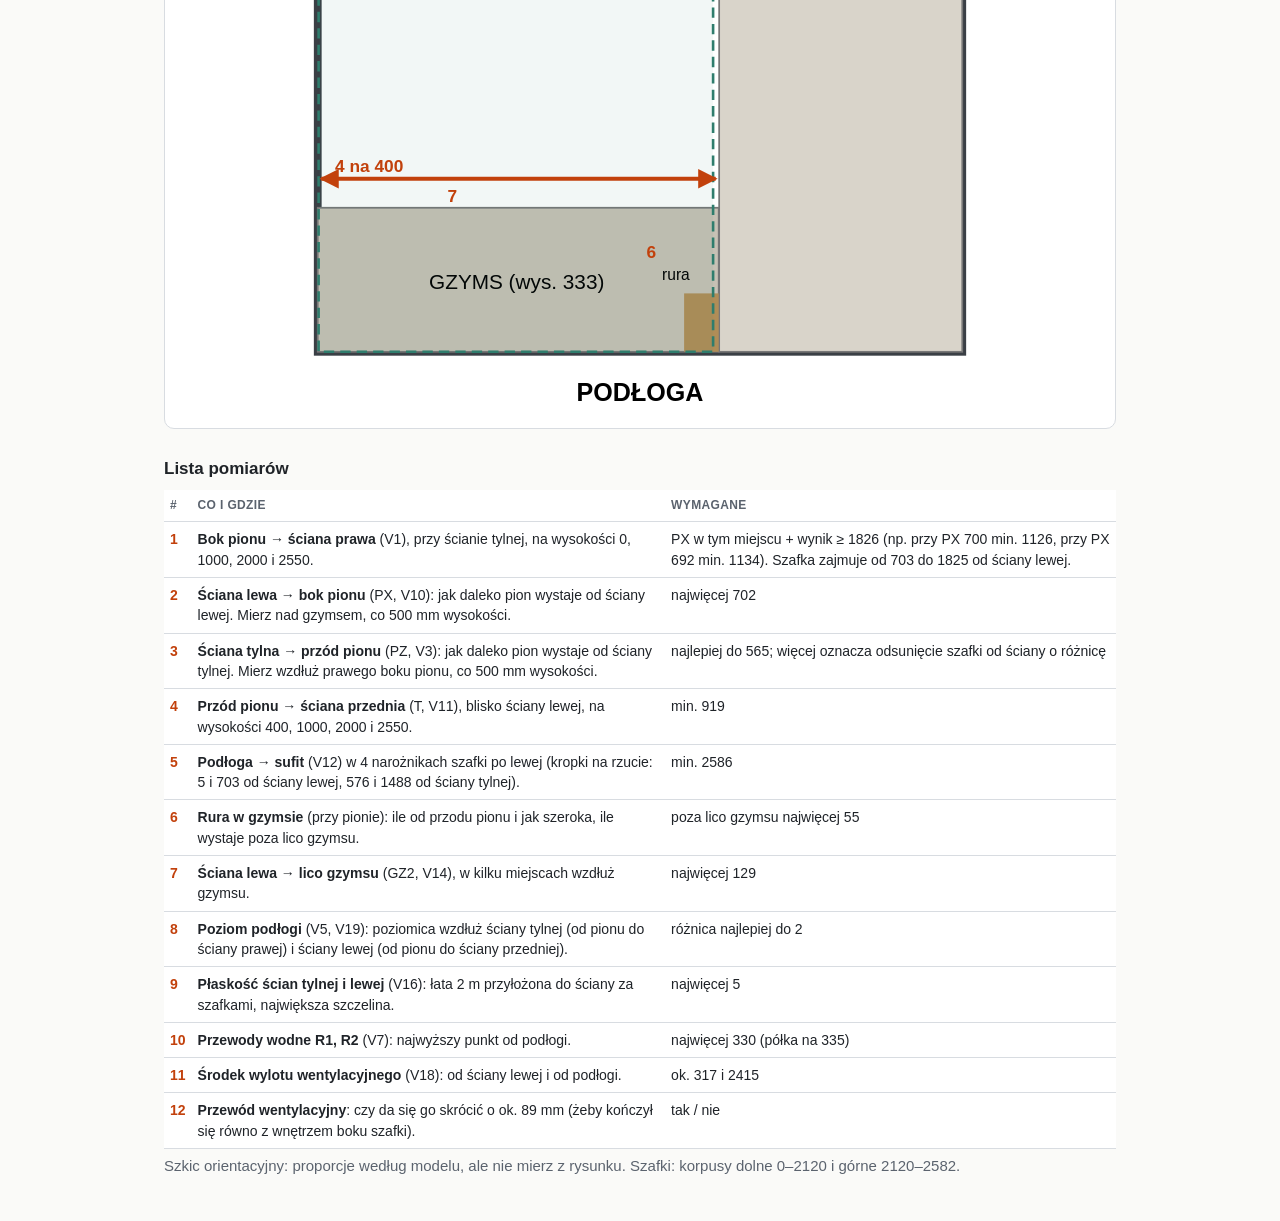
==== commit 472ef45e: "Garderoba: audyt v4 – ograniczniki F1, bez otworu Ø68, prowadnice 57,5, tuleja 60–80, 1 wałek, porzą" ====
--- a/garderoba/weryfikacja_szkic.html
+++ b/garderoba/weryfikacja_szkic.html
@@ -118,7 +118,7 @@
   <text x="350" y="1300" font-size="60" font-weight="700" text-anchor="middle">PION</text>
   <rect x="252" y="106" width="130" height="130" rx="65" fill="#6b7b8c"/>
   <text x="317" y="300" font-size="40" text-anchor="middle">wylot</text>
-  <rect x="705" y="4" width="1116" height="2582" fill="rgba(47,125,109,.06)" stroke="#2f7d6d" stroke-width="6" stroke-dasharray="24 14"/>
+  <rect x="703" y="4" width="1122" height="2582" fill="rgba(47,125,109,.06)" stroke="#2f7d6d" stroke-width="6" stroke-dasharray="24 14"/>
   <line x1="705" y1="466" x2="1821" y2="466" stroke="#2f7d6d" stroke-width="4" stroke-dasharray="10 10"/>
   <text x="1263" y="440" font-size="40" text-anchor="middle" fill="#2f7d6d">podział korpusów 2120</text>
   <line x1="705" y1="2251" x2="1821" y2="2251" stroke="#2f7d6d" stroke-width="4"/>
@@ -157,7 +157,7 @@
   <text x="460" y="2440" font-size="48" text-anchor="middle">GZYMS (wys. 333)</text>
   <rect x="847" y="2451" width="80" height="135" fill="#b08d57"/>
   <text x="860" y="2420" font-size="36" text-anchor="end">rura</text>
-  <rect x="12" y="4" width="895" height="2582" fill="rgba(47,125,109,.06)" stroke="#2f7d6d" stroke-width="6" stroke-dasharray="24 14"/>
+  <rect x="2" y="4" width="912" height="2582" fill="rgba(47,125,109,.06)" stroke="#2f7d6d" stroke-width="6" stroke-dasharray="24 14"/>
   <line x1="12" y1="466" x2="907" y2="466" stroke="#2f7d6d" stroke-width="4" stroke-dasharray="10 10"/>
   <text x="460" y="440" font-size="40" text-anchor="middle" fill="#2f7d6d">podział korpusów 2120</text>
   <g stroke="#c2410c" stroke-width="9" fill="none" marker-start="url(#c)" marker-end="url(#c)">
@@ -181,7 +181,7 @@
 <tr><td class="n">2</td><td><b>Ściana lewa → bok pionu</b> (PX, V10): jak daleko pion wystaje od ściany lewej. Mierz nad gzymsem, co 500 mm wysokości.</td><td>najwięcej 702</td></tr>
 <tr><td class="n">3</td><td><b>Ściana tylna → przód pionu</b> (PZ, V3): jak daleko pion wystaje od ściany tylnej. Mierz wzdłuż prawego boku pionu, co 500 mm wysokości.</td><td>najlepiej do 565; więcej oznacza odsunięcie szafki od ściany o różnicę</td></tr>
 <tr><td class="n">4</td><td><b>Przód pionu → ściana przednia</b> (T, V11), blisko ściany lewej, na wysokości 400, 1000, 2000 i 2550.</td><td>min. 919</td></tr>
-<tr><td class="n">5</td><td><b>Podłoga → sufit</b> (V12) w 4 narożnikach szafki po lewej (kropki na rzucie: 5 i 705 od ściany lewej, 583 i 1478 od ściany tylnej).</td><td>min. 2586</td></tr>
+<tr><td class="n">5</td><td><b>Podłoga → sufit</b> (V12) w 4 narożnikach szafki po lewej (kropki na rzucie: 5 i 703 od ściany lewej, 576 i 1488 od ściany tylnej).</td><td>min. 2586</td></tr>
 <tr><td class="n">6</td><td><b>Rura w gzymsie</b> (przy pionie): ile od przodu pionu i jak szeroka, ile wystaje poza lico gzymsu.</td><td>poza lico gzymsu najwięcej 55</td></tr>
 <tr><td class="n">7</td><td><b>Ściana lewa → lico gzymsu</b> (GZ2, V14), w kilku miejscach wzdłuż gzymsu.</td><td>najwięcej 129</td></tr>
 <tr><td class="n">8</td><td><b>Poziom podłogi</b> (V5, V19): poziomica wzdłuż ściany tylnej (od pionu do ściany prawej) i ściany lewej (od pionu do ściany przedniej).</td><td>różnica najlepiej do 2</td></tr>
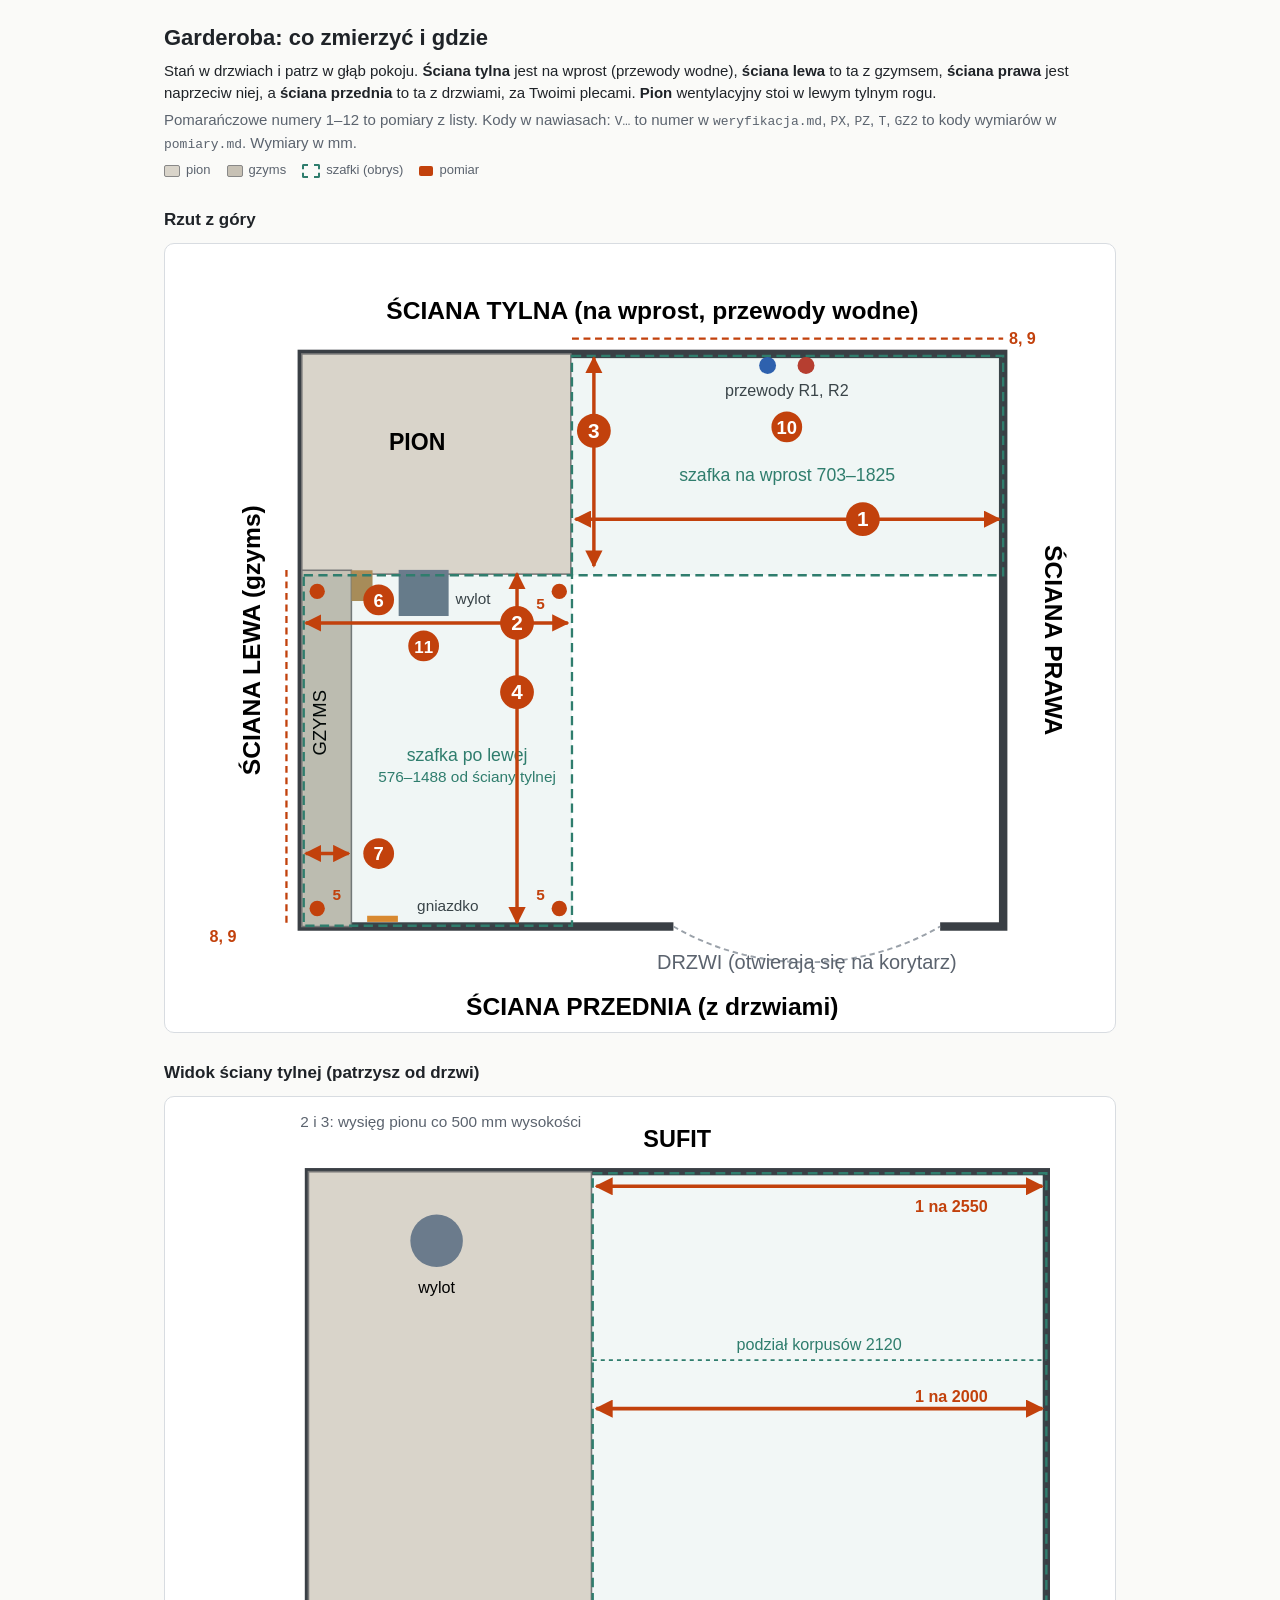
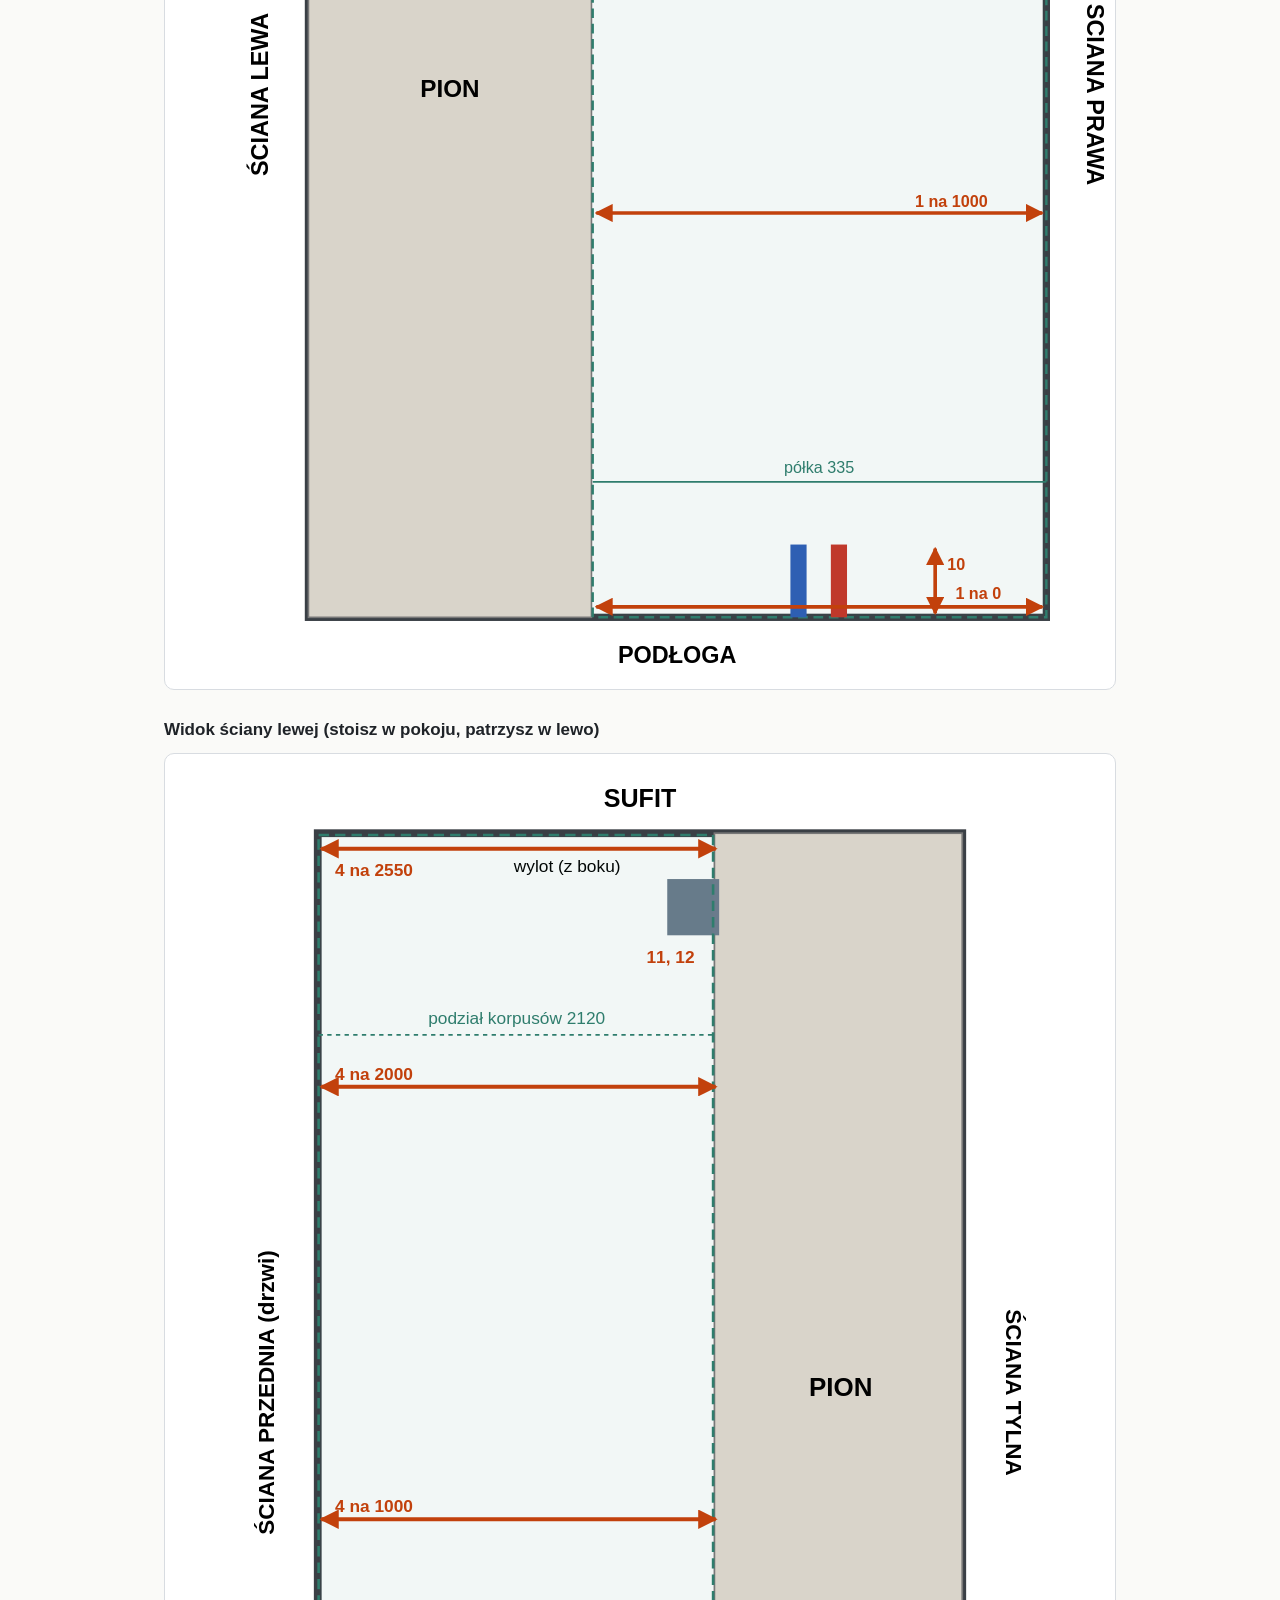
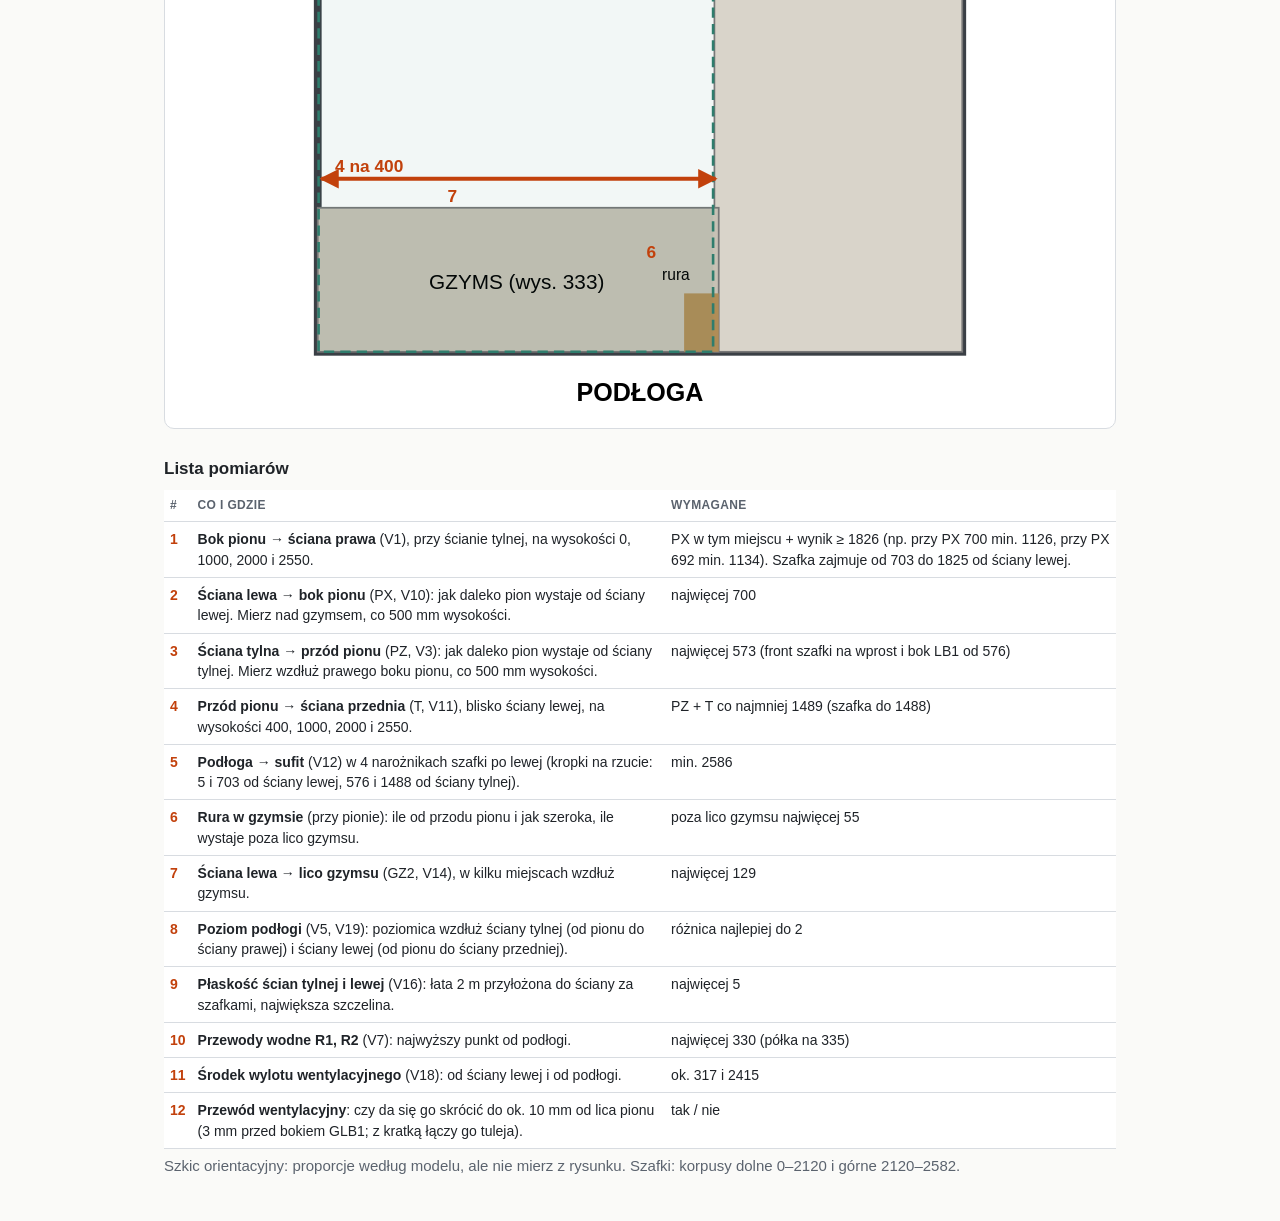
==== commit 55e0941e: "Garderoba: audyt v5 – montaż gniazda w LB2 (pierścień, wkręty, otwór), poprawki zamowienie.md i wery" ====
--- a/garderoba/weryfikacja_szkic.html
+++ b/garderoba/weryfikacja_szkic.html
@@ -54,7 +54,7 @@
   <text x="-110" y="745" font-size="64" font-weight="700" text-anchor="middle" transform="rotate(-90 -110 745)">ŚCIANA LEWA (gzyms)</text>
   <text x="1935" y="745" font-size="64" font-weight="700" text-anchor="middle" transform="rotate(90 1935 745)">ŚCIANA PRAWA</text>
   <!-- pion, gzyms, rura, wylot -->
-  <rect x="0" y="0" width="702" height="562" fill="#d9d4ca" stroke="#777" stroke-width="4"/>
+  <rect x="0" y="0" width="700" height="573" fill="#d9d4ca" stroke="#777" stroke-width="4"/>
   <text x="300" y="250" font-size="60" font-weight="700" text-anchor="middle">PION</text>
   <rect x="0" y="563" width="129" height="927" fill="#c7c1b5" stroke="#777" stroke-width="4"/>
   <text x="64" y="960" font-size="48" text-anchor="middle" transform="rotate(-90 64 960)">GZYMS</text>
@@ -97,7 +97,7 @@
   </g>
   <g font-size="40" font-weight="700" fill="#c2410c"><text x="610" y="1420">5</text><text x="80" y="1420">5</text><text x="610" y="665">5</text></g>
   <!-- 8, 9: wzdłuż ścian tylnej i lewej -->
-  <line x1="705" y1="-40" x2="1825" y2="-40" stroke="#c2410c" stroke-width="6" stroke-dasharray="18 12"/>
+  <line x1="703" y1="-40" x2="1825" y2="-40" stroke="#c2410c" stroke-width="6" stroke-dasharray="18 12"/>
   <line x1="-40" y1="562" x2="-40" y2="1490" stroke="#c2410c" stroke-width="6" stroke-dasharray="18 12"/>
   <text x="1840" y="-25" font-size="42" font-weight="700" fill="#c2410c">8, 9</text>
   <text x="-240" y="1530" font-size="42" font-weight="700" fill="#c2410c">8, 9</text>
@@ -114,14 +114,14 @@
   <text x="912" y="2700" font-size="58" font-weight="700" text-anchor="middle">PODŁOGA</text>
   <text x="-100" y="1293" font-size="58" font-weight="700" text-anchor="middle" transform="rotate(-90 -100 1293)">ŚCIANA LEWA</text>
   <text x="1925" y="1293" font-size="58" font-weight="700" text-anchor="middle" transform="rotate(90 1925 1293)">ŚCIANA PRAWA</text>
-  <rect x="0" y="0" width="702" height="2586" fill="#d9d4ca" stroke="#777" stroke-width="4"/>
+  <rect x="0" y="0" width="700" height="2586" fill="#d9d4ca" stroke="#777" stroke-width="4"/>
   <text x="350" y="1300" font-size="60" font-weight="700" text-anchor="middle">PION</text>
   <rect x="252" y="106" width="130" height="130" rx="65" fill="#6b7b8c"/>
   <text x="317" y="300" font-size="40" text-anchor="middle">wylot</text>
   <rect x="703" y="4" width="1122" height="2582" fill="rgba(47,125,109,.06)" stroke="#2f7d6d" stroke-width="6" stroke-dasharray="24 14"/>
-  <line x1="705" y1="466" x2="1821" y2="466" stroke="#2f7d6d" stroke-width="4" stroke-dasharray="10 10"/>
+  <line x1="703" y1="466" x2="1825" y2="466" stroke="#2f7d6d" stroke-width="4" stroke-dasharray="10 10"/>
   <text x="1263" y="440" font-size="40" text-anchor="middle" fill="#2f7d6d">podział korpusów 2120</text>
-  <line x1="705" y1="2251" x2="1821" y2="2251" stroke="#2f7d6d" stroke-width="4"/>
+  <line x1="703" y1="2251" x2="1825" y2="2251" stroke="#2f7d6d" stroke-width="4"/>
   <text x="1263" y="2230" font-size="40" text-anchor="middle" fill="#2f7d6d">półka 335</text>
   <rect x="1192" y="2406" width="40" height="180" fill="#2e5fb3"/><rect x="1292" y="2406" width="40" height="180" fill="#c0392b"/>
   <g stroke="#c2410c" stroke-width="9" fill="none" marker-start="url(#b)" marker-end="url(#b)">
@@ -149,7 +149,7 @@
   <text x="745" y="2700" font-size="58" font-weight="700" text-anchor="middle">PODŁOGA</text>
   <text x="-100" y="1293" font-size="52" font-weight="700" text-anchor="middle" transform="rotate(-90 -100 1293)">ŚCIANA PRZEDNIA (drzwi)</text>
   <text x="1590" y="1293" font-size="52" font-weight="700" text-anchor="middle" transform="rotate(90 1590 1293)">ŚCIANA TYLNA</text>
-  <rect x="928" y="0" width="562" height="2586" fill="#d9d4ca" stroke="#777" stroke-width="4"/>
+  <rect x="917" y="0" width="573" height="2586" fill="#d9d4ca" stroke="#777" stroke-width="4"/>
   <text x="1209" y="1300" font-size="60" font-weight="700" text-anchor="middle">PION</text>
   <rect x="808" y="106" width="120" height="130" fill="#6b7b8c"/>
   <text x="700" y="90" font-size="40" text-anchor="end">wylot (z boku)</text>
@@ -158,7 +158,7 @@
   <rect x="847" y="2451" width="80" height="135" fill="#b08d57"/>
   <text x="860" y="2420" font-size="36" text-anchor="end">rura</text>
   <rect x="2" y="4" width="912" height="2582" fill="rgba(47,125,109,.06)" stroke="#2f7d6d" stroke-width="6" stroke-dasharray="24 14"/>
-  <line x1="12" y1="466" x2="907" y2="466" stroke="#2f7d6d" stroke-width="4" stroke-dasharray="10 10"/>
+  <line x1="2" y1="466" x2="914" y2="466" stroke="#2f7d6d" stroke-width="4" stroke-dasharray="10 10"/>
   <text x="460" y="440" font-size="40" text-anchor="middle" fill="#2f7d6d">podział korpusów 2120</text>
   <g stroke="#c2410c" stroke-width="9" fill="none" marker-start="url(#c)" marker-end="url(#c)">
     <line x1="8" y1="2186" x2="920" y2="2186"/>
@@ -178,9 +178,9 @@
 <thead><tr><th>#</th><th>Co i gdzie</th><th>Wymagane</th></tr></thead>
 <tbody>
 <tr><td class="n">1</td><td><b>Bok pionu → ściana prawa</b> (V1), przy ścianie tylnej, na wysokości 0, 1000, 2000 i 2550.</td><td>PX w tym miejscu + wynik ≥ 1826 (np. przy PX 700 min. 1126, przy PX 692 min. 1134). Szafka zajmuje od 703 do 1825 od ściany lewej.</td></tr>
-<tr><td class="n">2</td><td><b>Ściana lewa → bok pionu</b> (PX, V10): jak daleko pion wystaje od ściany lewej. Mierz nad gzymsem, co 500 mm wysokości.</td><td>najwięcej 702</td></tr>
-<tr><td class="n">3</td><td><b>Ściana tylna → przód pionu</b> (PZ, V3): jak daleko pion wystaje od ściany tylnej. Mierz wzdłuż prawego boku pionu, co 500 mm wysokości.</td><td>najlepiej do 565; więcej oznacza odsunięcie szafki od ściany o różnicę</td></tr>
-<tr><td class="n">4</td><td><b>Przód pionu → ściana przednia</b> (T, V11), blisko ściany lewej, na wysokości 400, 1000, 2000 i 2550.</td><td>min. 919</td></tr>
+<tr><td class="n">2</td><td><b>Ściana lewa → bok pionu</b> (PX, V10): jak daleko pion wystaje od ściany lewej. Mierz nad gzymsem, co 500 mm wysokości.</td><td>najwięcej 700</td></tr>
+<tr><td class="n">3</td><td><b>Ściana tylna → przód pionu</b> (PZ, V3): jak daleko pion wystaje od ściany tylnej. Mierz wzdłuż prawego boku pionu, co 500 mm wysokości.</td><td>najwięcej 573 (front szafki na wprost i bok LB1 od 576)</td></tr>
+<tr><td class="n">4</td><td><b>Przód pionu → ściana przednia</b> (T, V11), blisko ściany lewej, na wysokości 400, 1000, 2000 i 2550.</td><td>PZ + T co najmniej 1489 (szafka do 1488)</td></tr>
 <tr><td class="n">5</td><td><b>Podłoga → sufit</b> (V12) w 4 narożnikach szafki po lewej (kropki na rzucie: 5 i 703 od ściany lewej, 576 i 1488 od ściany tylnej).</td><td>min. 2586</td></tr>
 <tr><td class="n">6</td><td><b>Rura w gzymsie</b> (przy pionie): ile od przodu pionu i jak szeroka, ile wystaje poza lico gzymsu.</td><td>poza lico gzymsu najwięcej 55</td></tr>
 <tr><td class="n">7</td><td><b>Ściana lewa → lico gzymsu</b> (GZ2, V14), w kilku miejscach wzdłuż gzymsu.</td><td>najwięcej 129</td></tr>
@@ -188,7 +188,7 @@
 <tr><td class="n">9</td><td><b>Płaskość ścian tylnej i lewej</b> (V16): łata 2 m przyłożona do ściany za szafkami, największa szczelina.</td><td>najwięcej 5</td></tr>
 <tr><td class="n">10</td><td><b>Przewody wodne R1, R2</b> (V7): najwyższy punkt od podłogi.</td><td>najwięcej 330 (półka na 335)</td></tr>
 <tr><td class="n">11</td><td><b>Środek wylotu wentylacyjnego</b> (V18): od ściany lewej i od podłogi.</td><td>ok. 317 i 2415</td></tr>
-<tr><td class="n">12</td><td><b>Przewód wentylacyjny</b>: czy da się go skrócić o ok. 89 mm (żeby kończył się równo z wnętrzem boku szafki).</td><td>tak / nie</td></tr>
+<tr><td class="n">12</td><td><b>Przewód wentylacyjny</b>: czy da się go skrócić do ok. 10 mm od lica pionu (3 mm przed bokiem GLB1; z kratką łączy go tuleja).</td><td>tak / nie</td></tr>
 </tbody>
 </table>
 <p class="mut">Szkic orientacyjny: proporcje według modelu, ale nie mierz z rysunku. Szafki: korpusy dolne 0–2120 i górne 2120–2582.</p>
